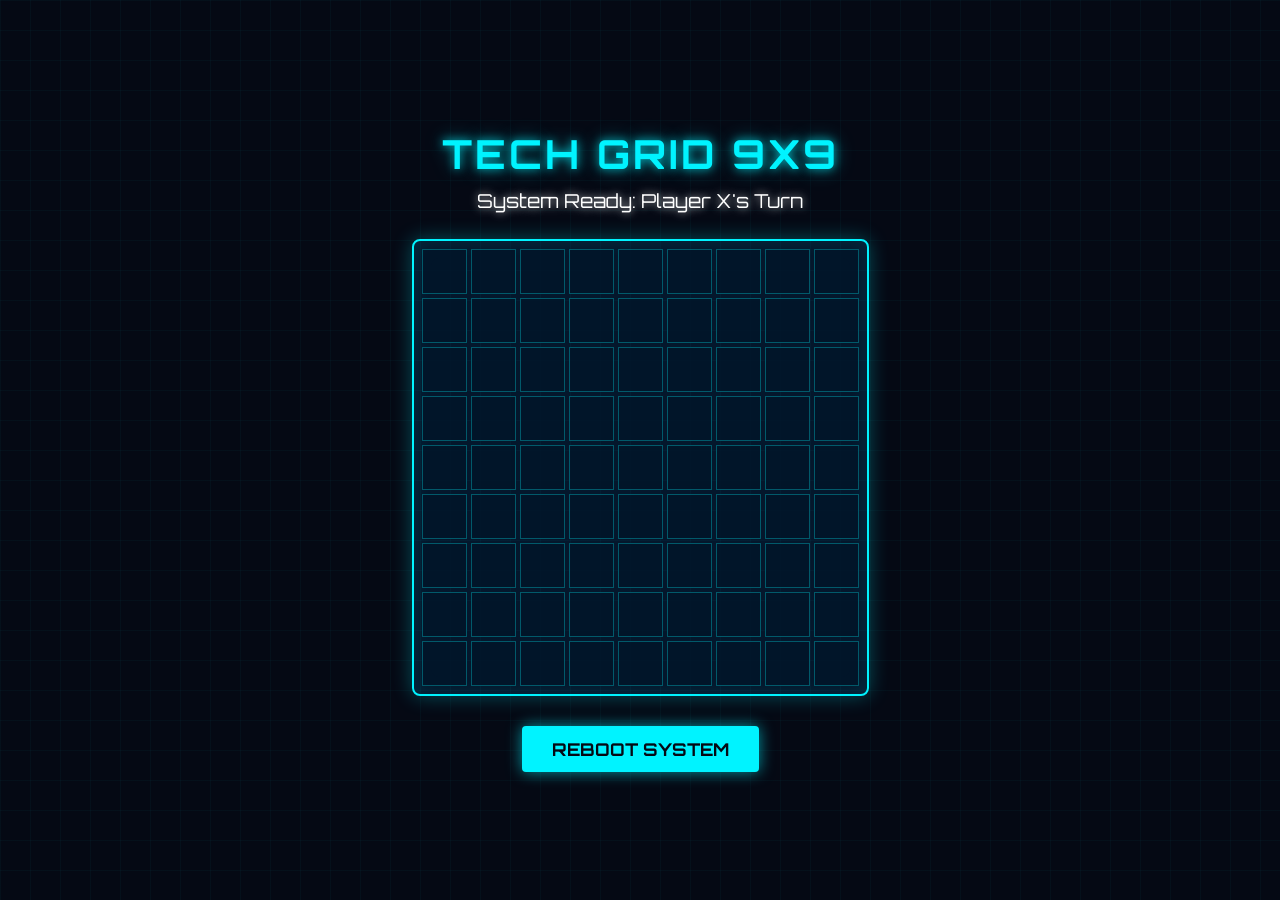
==== index.html @ c423f50f "Pending changes exported from your codespace" ====
<!-- public/index.html -->
<!DOCTYPE html>
<html lang="en">
<head>
    <meta charset="UTF-8">
    <meta name="viewport" content="width=device-width, initial-scale=1.0">
    <title>Tech Grid: 9x9</title>
    <link rel="stylesheet" href="style.css"> 
</head>
<body>

    <div class="header">
        <h1>Tech Grid 9x9</h1>
        <div class="status" id="status">System Ready: Player X Initiates</div>
    </div>

    <div class="board" id="board">
        <!-- Cells generated by JavaScript -->
    </div>

    <button onclick="initGame()">Reboot System</button>

    <script>
        const boardElement = document.getElementById('board');
        const statusElement = document.getElementById('status');
        const GRID_SIZE = 9;
        
        // LOGIC UPDATE: Changed from 5 to 9. 
        // This requires the entire row, column, or main diagonal to be filled.
        const WIN_TARGET = 9; 

        let boardData = [];
        let currentPlayer = 'X';
        let gameActive = true;

        function initGame() {
            boardElement.innerHTML = '';
            boardData = Array(GRID_SIZE * GRID_SIZE).fill('');
            currentPlayer = 'X';
            gameActive = true;
            statusElement.innerText = "System Ready: Player X's Turn";
            statusElement.style.color = "#ffffff";

            for (let i = 0; i < GRID_SIZE * GRID_SIZE; i++) {
                const cell = document.createElement('div');
                cell.classList.add('cell');
                cell.dataset.index = i;
                cell.addEventListener('click', handleCellClick);
                boardElement.appendChild(cell);
            }
        }

        function handleCellClick(e) {
            const cell = e.target;
            const index = parseInt(cell.dataset.index);

            if (boardData[index] !== '' || !gameActive) return;

            boardData[index] = currentPlayer;
            cell.innerText = currentPlayer;
            cell.classList.add(currentPlayer.toLowerCase());

            const winningCells = checkWin(index, currentPlayer);
            
            if (winningCells) {
                endGame(winningCells);
            } else if (!boardData.includes('')) {
                gameActive = false;
                statusElement.innerText = "Grid Locked: Draw Detected.";
            } else {
                // The prompt mentioned '0' or 'dots', so we switch between X and O
                currentPlayer = currentPlayer === 'X' ? 'O' : 'X';
                statusElement.innerText = `Player ${currentPlayer}'s Turn`;
            }
        }

        function checkWin(index, player) {
            const row = Math.floor(index / GRID_SIZE);
            const col = index % GRID_SIZE;
            const directions = [[0, 1], [1, 0], [1, 1], [1, -1]];

            for (let [dr, dc] of directions) {
                let count = 1;
                let winLine = [index];

                for (let i = 1; i < WIN_TARGET; i++) {
                    const r = row + dr * i;
                    const c = col + dc * i;
                    if (isValid(r, c) && boardData[r * GRID_SIZE + c] === player) {
                        count++;
                        winLine.push(r * GRID_SIZE + c);
                    } else break;
                }

                for (let i = 1; i < WIN_TARGET; i++) {
                    const r = row - dr * i;
                    const c = col - dc * i;
                    if (isValid(r, c) && boardData[r * GRID_SIZE + c] === player) {
                        count++;
                        winLine.push(r * GRID_SIZE + c);
                    } else break;
                }

                if (count >= WIN_TARGET) return winLine;
            }
            return null;
        }

        function isValid(row, col) {
            return row >= 0 && row < GRID_SIZE && col >= 0 && col < GRID_SIZE;
        }

        function endGame(winningCells) {
            gameActive = false;
            statusElement.innerText = `Full Line Complete: Player ${currentPlayer} Wins!`;
            statusElement.style.color = "#00f3ff";
            
            const cells = document.querySelectorAll('.cell');
            winningCells.forEach(index => cells[index].classList.add('win'));
        }

        initGame();
    </script>
</body>
</html>
---- style.css ----
@import url('https://fonts.googleapis.com/css2?family=Orbitron:wght@500;700&display=swap');

* {
    box-sizing: border-box;
    margin: 0;
    padding: 0;
}

body {
    background-color: #050914; 
    color: #00f3ff; 
    font-family: 'Orbitron', sans-serif;
    display: flex;
    flex-direction: column;
    align-items: center;
    justify-content: center;
    min-height: 100vh;
    overflow: hidden;
    background-image: 
        linear-gradient(rgba(0, 243, 255, 0.03) 1px, transparent 1px),
        linear-gradient(90deg, rgba(0, 243, 255, 0.03) 1px, transparent 1px);
    background-size: 30px 30px;
}

.header {
    text-align: center;
    margin-bottom: 20px;
}

h1 {
    font-size: 2.5rem;
    text-transform: uppercase;
    letter-spacing: 3px;
    text-shadow: 0 0 10px rgba(0, 243, 255, 0.7), 0 0 20px rgba(0, 243, 255, 0.4);
    margin-bottom: 10px;
}

.status {
    font-size: 1.2rem;
    color: #ffffff;
    text-shadow: 0 0 8px rgba(255, 255, 255, 0.8);
    height: 30px;
}

.board {
    display: grid;
    grid-template-columns: repeat(9, 1fr);
    gap: 4px;
    background-color: rgba(0, 150, 255, 0.1);
    padding: 8px;
    border: 2px solid #00f3ff;
    border-radius: 8px;
    box-shadow: 0 0 20px rgba(0, 243, 255, 0.3), inset 0 0 20px rgba(0, 243, 255, 0.1);
}

.cell {
    width: 45px;
    height: 45px;
    background-color: rgba(0, 20, 40, 0.8);
    border: 1px solid rgba(0, 243, 255, 0.3);
    display: flex;
    align-items: center;
    justify-content: center;
    font-size: 28px;
    font-weight: bold;
    cursor: pointer;
    transition: all 0.2s ease;
}

.cell:hover {
    background-color: rgba(0, 243, 255, 0.15);
    border-color: #00f3ff;
    box-shadow: 0 0 10px rgba(0, 243, 255, 0.5);
}

.cell.x {
    color: #00f3ff;
    text-shadow: 0 0 10px #00f3ff, 0 0 20px #00f3ff;
}

.cell.o {
    color: #ffffff;
    text-shadow: 0 0 10px #ffffff, 0 0 20px #ffffff;
}

.cell.win {
    background-color: rgba(0, 243, 255, 0.4);
    animation: pulse 1.5s infinite alternate;
}

@keyframes pulse {
    0% { box-shadow: 0 0 10px #00f3ff; }
    100% { box-shadow: 0 0 25px #00f3ff, inset 0 0 15px #00f3ff; }
}

button {
    margin-top: 30px;
    padding: 12px 30px;
    font-family: 'Orbitron', sans-serif;
    font-size: 1.1rem;
    font-weight: bold;
    color: #050914;
    background-color: #00f3ff;
    border: none;
    border-radius: 4px;
    cursor: pointer;
    text-transform: uppercase;
    box-shadow: 0 0 15px rgba(0, 243, 255, 0.6);
    transition: all 0.3s ease;
}

button:hover {
    background-color: #ffffff;
    box-shadow: 0 0 25px rgba(255, 255, 255, 0.8);
    transform: translateY(-2px);
}
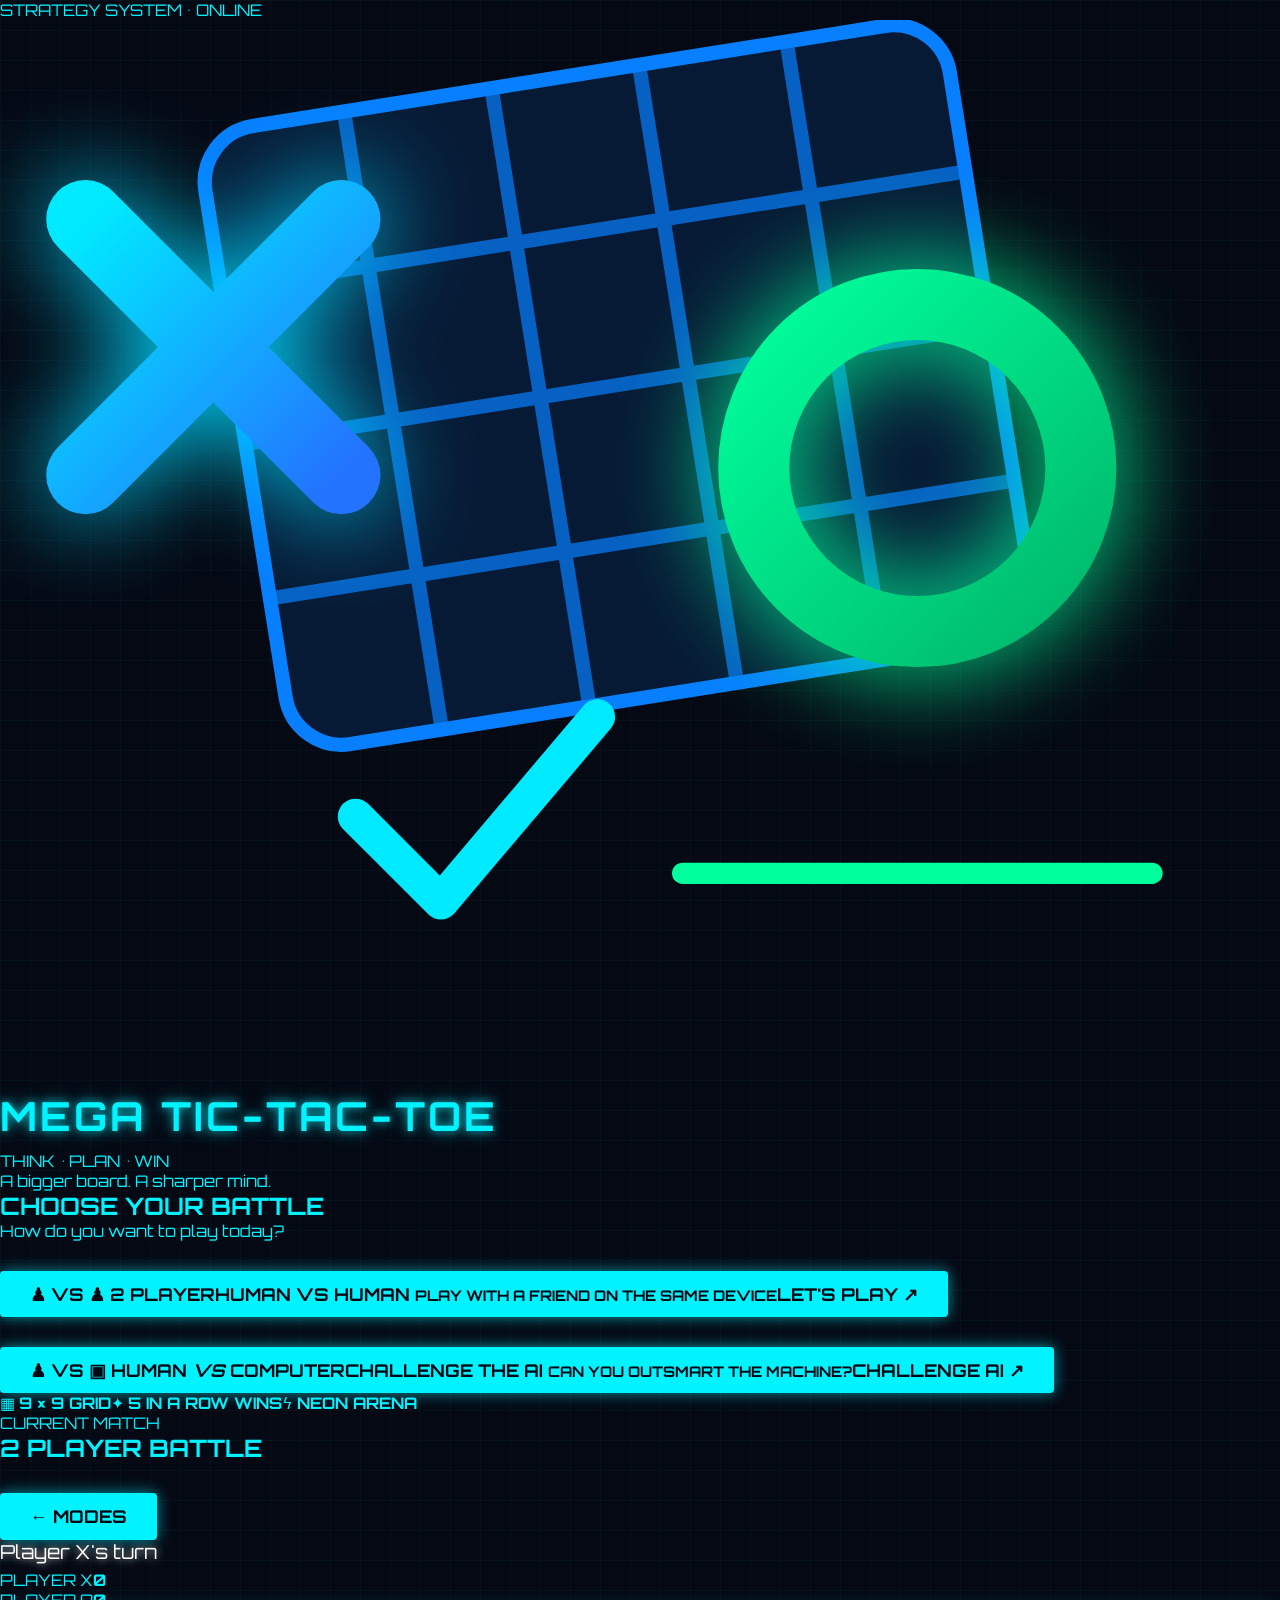
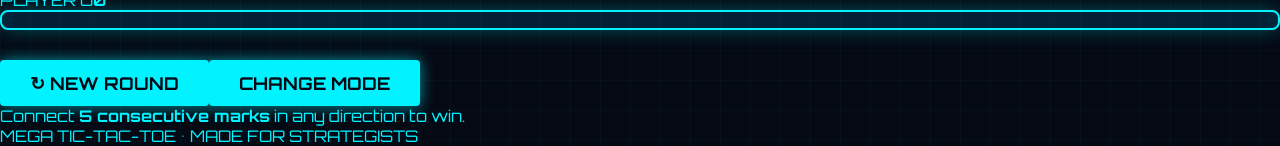
==== commit dbe66717: "Deploy new game mode menu on static site root" ====
--- a/index.html
+++ b/index.html
@@ -1,125 +1,78 @@
-<!-- public/index.html -->
-<!DOCTYPE html>
+<!doctype html>
 <html lang="en">
 <head>
-    <meta charset="UTF-8">
-    <meta name="viewport" content="width=device-width, initial-scale=1.0">
-    <title>Tech Grid: 9x9</title>
-    <link rel="stylesheet" href="style.css"> 
+<meta charset="UTF-8"><meta name="viewport" content="width=device-width,initial-scale=1">
+<meta name="theme-color" content="#050914"><title>Mega Tic-Tac-Toe — Think • Plan • Win</title>
+<link rel="stylesheet" href="/style.css">
 </head>
 <body>
+<main class="app">
+  <header class="hero">
+    <div class="eyebrow">STRATEGY SYSTEM • ONLINE</div>
+    <div class="logo" aria-label="Mega Tic-Tac-Toe logo">
+      <svg viewBox="0 0 180 150" role="img" aria-label="Neon X O grid emblem">
+        <defs><linearGradient id="xg" x1="0" y1="0" x2="1" y2="1"><stop stop-color="#00eaff"/><stop offset="1" stop-color="#2373ff"/></linearGradient><linearGradient id="og" x1="0" y1="0" x2="1" y2="1"><stop stop-color="#00ff9d"/><stop offset="1" stop-color="#00b86b"/></linearGradient></defs>
+        <g transform="translate(34 7) rotate(-9 55 45)" stroke="#087fff" stroke-width="2" fill="#071a35"><rect width="106" height="88" rx="8"/><path d="M21 0V88M42 0V88M63 0V88M84 0V88M0 22H106M0 44H106M0 66H106" opacity=".7"/></g>
+        <path d="M12 28L48 64M48 28L12 64" stroke="url(#xg)" stroke-width="11" stroke-linecap="round" fill="none" filter="drop-shadow(0 0 7px #00d9ff)"/>
+        <circle cx="129" cy="63" r="23" stroke="url(#og)" stroke-width="10" fill="none" filter="drop-shadow(0 0 7px #00ff9d)"/>
+        <path d="M50 112L62 124L84 98" fill="none" stroke="#00eaff" stroke-width="5" stroke-linecap="round" stroke-linejoin="round"/>
+        <path d="M96 120H162" stroke="#00ff9d" stroke-width="3" stroke-linecap="round"/>
+      </svg>
+    </div>
+    <h1>MEGA <span>TIC-TAC-TOE</span></h1>
+    <p class="tagline">THINK <i>•</i> PLAN <i>•</i> WIN</p>
+    <p class="subtitle">A bigger board. A sharper mind.</p>
+  </header>
 
-    <div class="header">
-        <h1>Tech Grid 9x9</h1>
-        <div class="status" id="status">System Ready: Player X Initiates</div>
+  <section id="modeScreen" class="mode-screen" aria-labelledby="modeTitle">
+    <h2 id="modeTitle">CHOOSE YOUR BATTLE</h2>
+    <p class="muted">How do you want to play today?</p>
+    <div class="mode-cards">
+      <button class="mode-card human-card" id="humanMode">
+        <span class="mode-icon" aria-hidden="true">♟ <b>VS</b> ♟</span>
+        <strong>2 PLAYER</strong><span class="mode-description">Human vs Human</span>
+        <small>Play with a friend on the same device</small><span class="select-label">LET'S PLAY <span>↗</span></span>
+      </button>
+      <button class="mode-card ai-card" id="aiMode">
+        <span class="mode-icon" aria-hidden="true">♟ <b>VS</b> <span class="robot">▣</span></span>
+        <strong>HUMAN <em>VS</em> COMPUTER</strong><span class="mode-description">Challenge the AI</span>
+        <small>Can you outsmart the machine?</small><span class="select-label">CHALLENGE AI <span>↗</span></span>
+      </button>
     </div>
+    <div class="features"><span>▦ <b>9 × 9 GRID</b></span><span>✦ <b>5 IN A ROW WINS</b></span><span>ϟ <b>NEON ARENA</b></span></div>
+  </section>
 
-    <div class="board" id="board">
-        <!-- Cells generated by JavaScript -->
-    </div>
-
-    <button onclick="initGame()">Reboot System</button>
-
-    <script>
-        const boardElement = document.getElementById('board');
-        const statusElement = document.getElementById('status');
-        const GRID_SIZE = 9;
-        
-        // LOGIC UPDATE: Changed from 5 to 9. 
-        // This requires the entire row, column, or main diagonal to be filled.
-        const WIN_TARGET = 9; 
-
-        let boardData = [];
-        let currentPlayer = 'X';
-        let gameActive = true;
-
-        function initGame() {
-            boardElement.innerHTML = '';
-            boardData = Array(GRID_SIZE * GRID_SIZE).fill('');
-            currentPlayer = 'X';
-            gameActive = true;
-            statusElement.innerText = "System Ready: Player X's Turn";
-            statusElement.style.color = "#ffffff";
-
-            for (let i = 0; i < GRID_SIZE * GRID_SIZE; i++) {
-                const cell = document.createElement('div');
-                cell.classList.add('cell');
-                cell.dataset.index = i;
-                cell.addEventListener('click', handleCellClick);
-                boardElement.appendChild(cell);
-            }
-        }
-
-        function handleCellClick(e) {
-            const cell = e.target;
-            const index = parseInt(cell.dataset.index);
-
-            if (boardData[index] !== '' || !gameActive) return;
-
-            boardData[index] = currentPlayer;
-            cell.innerText = currentPlayer;
-            cell.classList.add(currentPlayer.toLowerCase());
-
-            const winningCells = checkWin(index, currentPlayer);
-            
-            if (winningCells) {
-                endGame(winningCells);
-            } else if (!boardData.includes('')) {
-                gameActive = false;
-                statusElement.innerText = "Grid Locked: Draw Detected.";
-            } else {
-                // The prompt mentioned '0' or 'dots', so we switch between X and O
-                currentPlayer = currentPlayer === 'X' ? 'O' : 'X';
-                statusElement.innerText = `Player ${currentPlayer}'s Turn`;
-            }
-        }
-
-        function checkWin(index, player) {
-            const row = Math.floor(index / GRID_SIZE);
-            const col = index % GRID_SIZE;
-            const directions = [[0, 1], [1, 0], [1, 1], [1, -1]];
-
-            for (let [dr, dc] of directions) {
-                let count = 1;
-                let winLine = [index];
-
-                for (let i = 1; i < WIN_TARGET; i++) {
-                    const r = row + dr * i;
-                    const c = col + dc * i;
-                    if (isValid(r, c) && boardData[r * GRID_SIZE + c] === player) {
-                        count++;
-                        winLine.push(r * GRID_SIZE + c);
-                    } else break;
-                }
-
-                for (let i = 1; i < WIN_TARGET; i++) {
-                    const r = row - dr * i;
-                    const c = col - dc * i;
-                    if (isValid(r, c) && boardData[r * GRID_SIZE + c] === player) {
-                        count++;
-                        winLine.push(r * GRID_SIZE + c);
-                    } else break;
-                }
-
-                if (count >= WIN_TARGET) return winLine;
-            }
-            return null;
-        }
-
-        function isValid(row, col) {
-            return row >= 0 && row < GRID_SIZE && col >= 0 && col < GRID_SIZE;
-        }
-
-        function endGame(winningCells) {
-            gameActive = false;
-            statusElement.innerText = `Full Line Complete: Player ${currentPlayer} Wins!`;
-            statusElement.style.color = "#00f3ff";
-            
-            const cells = document.querySelectorAll('.cell');
-            winningCells.forEach(index => cells[index].classList.add('win'));
-        }
-
-        initGame();
-    </script>
-</body>
-</html>+  <section id="gameScreen" class="game-screen hidden">
+    <div class="game-top"><div><span class="eyebrow">CURRENT MATCH</span><h2 id="gameModeTitle">2 PLAYER BATTLE</h2></div><button class="ghost" id="changeMode">← MODES</button></div>
+    <div id="status" class="status" role="status" aria-live="polite">Player X's turn</div>
+    <div class="score-row"><div class="score x-score"><span>PLAYER X</span><b id="scoreX">0</b></div><div class="score o-score"><span id="oLabel">PLAYER O</span><b id="scoreO">0</b></div></div>
+    <div class="board-wrap"><div class="board" id="board" aria-label="9 by 9 game board"></div></div>
+    <div class="game-actions"><button id="restart">↻ NEW ROUND</button><button class="ghost" id="backToMenu">CHANGE MODE</button></div>
+    <p class="rule">Connect <strong>5 consecutive marks</strong> in any direction to win.</p>
+  </section>
+  <footer>MEGA TIC-TAC-TOE <span>•</span> MADE FOR STRATEGISTS</footer>
+</main>
+<script>
+(() => {
+ const N=9, TARGET=5, boardEl=document.getElementById('board'), statusEl=document.getElementById('status');
+ const modeScreen=document.getElementById('modeScreen'), gameScreen=document.getElementById('gameScreen');
+ let cells=Array(N*N).fill(''), player='X', active=false, mode='human', scores={X:0,O:0}, thinking=false;
+ const dirs=[[0,1],[1,0],[1,1],[1,-1]];
+ const at=(r,c)=>r*N+c, valid=(r,c)=>r>=0&&r<N&&c>=0&&c<N;
+ function setStatus(s){statusEl.textContent=s}
+ function chooseMode(m){mode=m;modeScreen.classList.add('hidden');gameScreen.classList.remove('hidden');document.getElementById('gameModeTitle').textContent=m==='ai'?'HUMAN VS COMPUTER':'2 PLAYER BATTLE';document.getElementById('oLabel').textContent=m==='ai'?'COMPUTER O':'PLAYER O';newRound()}
+ function showMenu(){active=false;thinking=false;gameScreen.classList.add('hidden');modeScreen.classList.remove('hidden')}
+ function newRound(){cells=Array(N*N).fill('');player='X';active=true;thinking=false;boardEl.innerHTML='';for(let i=0;i<N*N;i++){const b=document.createElement('button');b.type='button';b.className='cell';b.setAttribute('aria-label','Empty cell '+(Math.floor(i/N)+1)+','+(i%N+1));b.addEventListener('click',()=>move(i));boardEl.appendChild(b)}paint();setStatus(mode==='ai'?'Your turn — you are X':'Player X\'s turn')}
+ function paint(){[...boardEl.children].forEach((el,i)=>{el.textContent=cells[i];el.className='cell'+(cells[i]?' '+cells[i].toLowerCase():'');el.disabled=!active||!!cells[i]||thinking;el.setAttribute('aria-label',cells[i]?'Row '+(Math.floor(i/N)+1)+', column '+(i%N+1)+': '+cells[i]:'Empty cell '+(Math.floor(i/N)+1)+','+(i%N+1))});document.getElementById('scoreX').textContent=scores.X;document.getElementById('scoreO').textContent=scores.O}
+ function winningLine(i,p){const r=Math.floor(i/N),c=i%N;for(const [dr,dc] of dirs){let line=[i];for(const sign of [1,-1])for(let k=1;k<TARGET;k++){let rr=r+dr*k*sign,cc=c+dc*k*sign;if(valid(rr,cc)&&cells[at(rr,cc)]===p)line.push(at(rr,cc));else break}if(line.length>=TARGET)return line}return null}
+ function finish(p,line){active=false;scores[p]++;line.forEach(i=>boardEl.children[i].classList.add('win'));setStatus((mode==='ai'&&p==='O'?'Computer wins!':(mode==='ai'?'You win!':'Player '+p+' wins!'))+' 🎉');paint()}
+ function move(i){if(!active||thinking||cells[i])return;place(i,player);if(!active)return;if(mode==='ai'&&player==='O'){player='X';return}player=player==='X'?'O':'X';setStatus(mode==='ai'?'Your turn — you are X':"Player "+player+"'s turn");paint();if(mode==='ai'&&active){thinking=true;setStatus('Computer is thinking…');paint();setTimeout(aiMove,180)}}
+ function place(i,p){cells[i]=p;boardEl.children[i].textContent=p;boardEl.children[i].classList.add(p.toLowerCase());const line=winningLine(i,p);if(line){finish(p,line);return}if(!cells.includes('')){active=false;setStatus('Draw! Start a new round.');paint()}}
+ function aiMove(){if(!active)return;let pick=findTactical('O')??findTactical('X')??chooseStrategic();thinking=false;if(pick==null)pick=cells.findIndex(v=>!v);if(pick>=0)place(pick,'O');if(active){player='X';setStatus('Your turn — you are X')}paint()}
+ function findTactical(p){for(let i=0;i<cells.length;i++)if(!cells[i]){cells[i]=p;let win=winningLine(i,p);cells[i]='';if(win)return i}return null}
+ function chooseStrategic(){let best=null,bestScore=-Infinity,center=at(4,4);for(let i=0;i<cells.length;i++){if(cells[i])continue;let r=Math.floor(i/N),c=i%N,score=-(Math.abs(r-4)+Math.abs(c-4))*0.6;if(i===center)score+=3;let nearby=0;for(let rr=Math.max(0,r-2);rr<=Math.min(N-1,r+2);rr++)for(let cc=Math.max(0,c-2);cc<=Math.min(N-1,c+2);cc++)if(cells[at(rr,cc)])nearby+=1/(1+Math.abs(rr-r)+Math.abs(cc-c));score+=nearby*2;cells[i]='O';score+=patternScore(i,'O')*.85;cells[i]='X';score+=patternScore(i,'X');cells[i]='';if(score>bestScore){bestScore=score;best=i}}return best}
+ function patternScore(i,p){let score=0,r=Math.floor(i/N),c=i%N;for(const [dr,dc] of dirs){let count=1,open=0;for(const sign of [1,-1]){for(let k=1;k<TARGET;k++){let rr=r+dr*k*sign,cc=c+dc*k*sign;if(!valid(rr,cc))break;let v=cells[at(rr,cc)];if(v===p)count++;else{if(!v)open++;break}}}score+=count>=4?45:count>=3?12:count>=2?3:0;score+=open*.4}return score}
+ document.getElementById('humanMode').addEventListener('click',()=>chooseMode('human'));document.getElementById('aiMode').addEventListener('click',()=>chooseMode('ai'));document.getElementById('restart').addEventListener('click',newRound);document.getElementById('changeMode').addEventListener('click',showMenu);document.getElementById('backToMenu').addEventListener('click',showMenu);
+})();
+</script>
+</body></html>
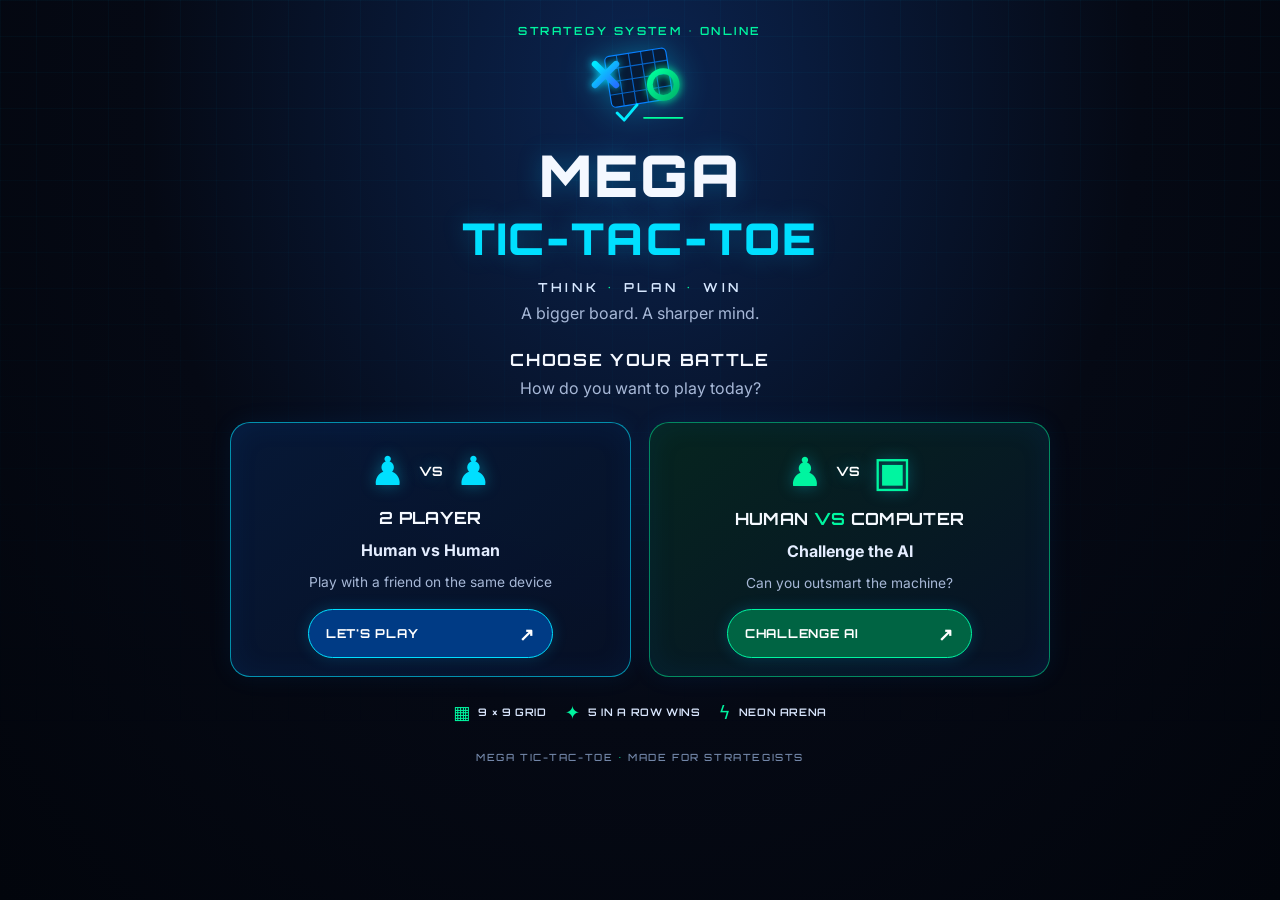
==== commit c9d75430: "Fix game turn flow and stale AI callbacks" ====
--- a/index.html
+++ b/index.html
@@ -66,9 +66,33 @@
  function paint(){[...boardEl.children].forEach((el,i)=>{el.textContent=cells[i];el.className='cell'+(cells[i]?' '+cells[i].toLowerCase():'');el.disabled=!active||!!cells[i]||thinking;el.setAttribute('aria-label',cells[i]?'Row '+(Math.floor(i/N)+1)+', column '+(i%N+1)+': '+cells[i]:'Empty cell '+(Math.floor(i/N)+1)+','+(i%N+1))});document.getElementById('scoreX').textContent=scores.X;document.getElementById('scoreO').textContent=scores.O}
  function winningLine(i,p){const r=Math.floor(i/N),c=i%N;for(const [dr,dc] of dirs){let line=[i];for(const sign of [1,-1])for(let k=1;k<TARGET;k++){let rr=r+dr*k*sign,cc=c+dc*k*sign;if(valid(rr,cc)&&cells[at(rr,cc)]===p)line.push(at(rr,cc));else break}if(line.length>=TARGET)return line}return null}
  function finish(p,line){active=false;scores[p]++;line.forEach(i=>boardEl.children[i].classList.add('win'));setStatus((mode==='ai'&&p==='O'?'Computer wins!':(mode==='ai'?'You win!':'Player '+p+' wins!'))+' 🎉');paint()}
- function move(i){if(!active||thinking||cells[i])return;place(i,player);if(!active)return;if(mode==='ai'&&player==='O'){player='X';return}player=player==='X'?'O':'X';setStatus(mode==='ai'?'Your turn — you are X':"Player "+player+"'s turn");paint();if(mode==='ai'&&active){thinking=true;setStatus('Computer is thinking…');paint();setTimeout(aiMove,180)}}
+ function move(i){if(!active||thinking||cells[i])return;
+   if(mode==='ai'){
+     // In computer mode the human always places X; the AI owns O.
+     place(i,'X');
+     if(!active)return;
+     thinking=true;setStatus('Computer is thinking…');paint();
+     const round=cells;setTimeout(()=>aiMove(round),180);
+     return;
+   }
+   place(i,player);
+   if(!active)return;
+   player=player==='X'?'O':'X';
+   setStatus("Player "+player+"'s turn");paint();
+ }
  function place(i,p){cells[i]=p;boardEl.children[i].textContent=p;boardEl.children[i].classList.add(p.toLowerCase());const line=winningLine(i,p);if(line){finish(p,line);return}if(!cells.includes('')){active=false;setStatus('Draw! Start a new round.');paint()}}
- function aiMove(){if(!active)return;let pick=findTactical('O')??findTactical('X')??chooseStrategic();thinking=false;if(pick==null)pick=cells.findIndex(v=>!v);if(pick>=0)place(pick,'O');if(active){player='X';setStatus('Your turn — you are X')}paint()}
+ function aiMove(round){
+   // Ignore a delayed AI callback if the round was restarted or the mode changed.
+   if(!active||mode!=='ai'||round!==cells)return;
+   let pick=findTactical('O');
+   if(pick==null)pick=findTactical('X');
+   if(pick==null)pick=chooseStrategic();
+   if(pick==null||pick<0)pick=cells.findIndex(v=>!v);
+   thinking=false;
+   if(pick>=0)place(pick,'O');
+   if(active){player='X';setStatus('Your turn — you are X')}
+   paint();
+ }
  function findTactical(p){for(let i=0;i<cells.length;i++)if(!cells[i]){cells[i]=p;let win=winningLine(i,p);cells[i]='';if(win)return i}return null}
  function chooseStrategic(){let best=null,bestScore=-Infinity,center=at(4,4);for(let i=0;i<cells.length;i++){if(cells[i])continue;let r=Math.floor(i/N),c=i%N,score=-(Math.abs(r-4)+Math.abs(c-4))*0.6;if(i===center)score+=3;let nearby=0;for(let rr=Math.max(0,r-2);rr<=Math.min(N-1,r+2);rr++)for(let cc=Math.max(0,c-2);cc<=Math.min(N-1,c+2);cc++)if(cells[at(rr,cc)])nearby+=1/(1+Math.abs(rr-r)+Math.abs(cc-c));score+=nearby*2;cells[i]='O';score+=patternScore(i,'O')*.85;cells[i]='X';score+=patternScore(i,'X');cells[i]='';if(score>bestScore){bestScore=score;best=i}}return best}
  function patternScore(i,p){let score=0,r=Math.floor(i/N),c=i%N;for(const [dr,dc] of dirs){let count=1,open=0;for(const sign of [1,-1]){for(let k=1;k<TARGET;k++){let rr=r+dr*k*sign,cc=c+dc*k*sign;if(!valid(rr,cc))break;let v=cells[at(rr,cc)];if(v===p)count++;else{if(!v)open++;break}}}score+=count>=4?45:count>=3?12:count>=2?3:0;score+=open*.4}return score}
--- a/style.css
+++ b/style.css
@@ -1,116 +1,2 @@
-@import url('https://fonts.googleapis.com/css2?family=Orbitron:wght@500;700&display=swap');
-
-* {
-    box-sizing: border-box;
-    margin: 0;
-    padding: 0;
-}
-
-body {
-    background-color: #050914; 
-    color: #00f3ff; 
-    font-family: 'Orbitron', sans-serif;
-    display: flex;
-    flex-direction: column;
-    align-items: center;
-    justify-content: center;
-    min-height: 100vh;
-    overflow: hidden;
-    background-image: 
-        linear-gradient(rgba(0, 243, 255, 0.03) 1px, transparent 1px),
-        linear-gradient(90deg, rgba(0, 243, 255, 0.03) 1px, transparent 1px);
-    background-size: 30px 30px;
-}
-
-.header {
-    text-align: center;
-    margin-bottom: 20px;
-}
-
-h1 {
-    font-size: 2.5rem;
-    text-transform: uppercase;
-    letter-spacing: 3px;
-    text-shadow: 0 0 10px rgba(0, 243, 255, 0.7), 0 0 20px rgba(0, 243, 255, 0.4);
-    margin-bottom: 10px;
-}
-
-.status {
-    font-size: 1.2rem;
-    color: #ffffff;
-    text-shadow: 0 0 8px rgba(255, 255, 255, 0.8);
-    height: 30px;
-}
-
-.board {
-    display: grid;
-    grid-template-columns: repeat(9, 1fr);
-    gap: 4px;
-    background-color: rgba(0, 150, 255, 0.1);
-    padding: 8px;
-    border: 2px solid #00f3ff;
-    border-radius: 8px;
-    box-shadow: 0 0 20px rgba(0, 243, 255, 0.3), inset 0 0 20px rgba(0, 243, 255, 0.1);
-}
-
-.cell {
-    width: 45px;
-    height: 45px;
-    background-color: rgba(0, 20, 40, 0.8);
-    border: 1px solid rgba(0, 243, 255, 0.3);
-    display: flex;
-    align-items: center;
-    justify-content: center;
-    font-size: 28px;
-    font-weight: bold;
-    cursor: pointer;
-    transition: all 0.2s ease;
-}
-
-.cell:hover {
-    background-color: rgba(0, 243, 255, 0.15);
-    border-color: #00f3ff;
-    box-shadow: 0 0 10px rgba(0, 243, 255, 0.5);
-}
-
-.cell.x {
-    color: #00f3ff;
-    text-shadow: 0 0 10px #00f3ff, 0 0 20px #00f3ff;
-}
-
-.cell.o {
-    color: #ffffff;
-    text-shadow: 0 0 10px #ffffff, 0 0 20px #ffffff;
-}
-
-.cell.win {
-    background-color: rgba(0, 243, 255, 0.4);
-    animation: pulse 1.5s infinite alternate;
-}
-
-@keyframes pulse {
-    0% { box-shadow: 0 0 10px #00f3ff; }
-    100% { box-shadow: 0 0 25px #00f3ff, inset 0 0 15px #00f3ff; }
-}
-
-button {
-    margin-top: 30px;
-    padding: 12px 30px;
-    font-family: 'Orbitron', sans-serif;
-    font-size: 1.1rem;
-    font-weight: bold;
-    color: #050914;
-    background-color: #00f3ff;
-    border: none;
-    border-radius: 4px;
-    cursor: pointer;
-    text-transform: uppercase;
-    box-shadow: 0 0 15px rgba(0, 243, 255, 0.6);
-    transition: all 0.3s ease;
-}
-
-button:hover {
-    background-color: #ffffff;
-    box-shadow: 0 0 25px rgba(255, 255, 255, 0.8);
-    transform: translateY(-2px);
-}+@import url('https://fonts.googleapis.com/css2?family=Orbitron:wght@400;500;600;700;800;900&family=Inter:wght@400;500;600;700;800&display=swap');
+:root{color-scheme:dark;--bg:#050914;--cyan:#00dfff;--green:#00f5a0;--muted:#a7b8d7}*{box-sizing:border-box}body{margin:0;min-height:100vh;background:radial-gradient(ellipse at 50% 10%,#0b2450 0%,#050914 55%,#02050c 100%);color:#f4f8ff;font-family:Inter,system-ui,sans-serif;background-attachment:fixed}body:before{content:"";position:fixed;inset:0;pointer-events:none;background-image:linear-gradient(#00cfff09 1px,transparent 1px),linear-gradient(90deg,#00cfff09 1px,transparent 1px);background-size:36px 36px;mask-image:linear-gradient(to bottom,#000,transparent 85%)}button{font:inherit;cursor:pointer}.app{position:relative;z-index:1;width:min(100%,1000px);margin:auto;padding:24px 22px 18px}.hero{text-align:center;margin:0 auto 26px}.eyebrow{font:600 .7rem Orbitron,sans-serif;letter-spacing:.22em;color:var(--green)}.logo{width:105px;height:95px;margin:6px auto 0;filter:drop-shadow(0 0 15px #00dfff55)}.logo svg{width:100%;height:100%;overflow:visible}h1{font:900 clamp(2rem,6vw,3.6rem) Orbitron,sans-serif;letter-spacing:.035em;margin:0;text-shadow:0 0 25px #00bfff45}h1 span{display:block;color:var(--cyan);font-size:.76em}.tagline{font:600 .78rem Orbitron,sans-serif;letter-spacing:.3em;color:#d7e8ff;margin:13px 0 5px}.tagline i{color:var(--green);font-style:normal}.subtitle,.muted{color:var(--muted);margin:8px 0}.mode-screen,.game-screen{max-width:820px;margin:auto}.mode-screen{text-align:center}.mode-screen h2,.game-top h2{font:700 1.05rem Orbitron,sans-serif;letter-spacing:.1em;margin:0 0 8px}.mode-cards{display:grid;grid-template-columns:repeat(2,minmax(0,1fr));gap:18px;margin:24px 0}.mode-card{display:flex;align-items:center;flex-direction:column;gap:12px;min-height:255px;padding:23px 16px 18px;border:1px solid #00dfff9c;border-radius:20px;color:#f5f9ff;background:linear-gradient(145deg,#071a39ef,#071126ef);box-shadow:inset 0 0 30px #006dff14,0 0 24px #008cff14;transition:transform .2s,border-color .2s,box-shadow .2s}.mode-card:hover,.mode-card:focus-visible{transform:translateY(-4px);outline:none;border-color:var(--cyan);box-shadow:0 0 30px #008cff32,inset 0 0 30px #008cff20}.ai-card{border-color:#00f5a080;background:linear-gradient(145deg,#06251f,#071126)}.ai-card:hover,.ai-card:focus-visible{border-color:var(--green);box-shadow:0 0 30px #00f5a028}.mode-icon{font-size:2.5rem;color:var(--cyan);text-shadow:0 0 16px #00dfff5c;display:flex;align-items:center;gap:13px}.mode-icon b{font:700 .8rem Orbitron;color:#fff}.ai-card .mode-icon,.ai-card em{color:var(--green)}.mode-icon .robot{font-size:2.6rem;color:var(--green)}.mode-card strong{font:700 1.05rem Orbitron,sans-serif;letter-spacing:.02em}.mode-card em{font-style:normal}.mode-description{font-weight:700;color:#e4edff}.mode-card small{font-size:.86rem;color:var(--muted);line-height:1.5}.select-label{display:flex;justify-content:space-between;align-items:center;width:min(100%,245px);margin-top:auto;padding:12px 17px;border:1px solid var(--cyan);border-radius:30px;background:#003b85;color:white;font:700 .77rem Orbitron,sans-serif;letter-spacing:.06em;box-shadow:0 0 15px #00bfff32}.select-label span{font-size:1.15rem}.ai-card .select-label{border-color:var(--green);background:#006443}.features{display:flex;justify-content:center;flex-wrap:wrap;gap:18px;color:var(--green);font-size:1.15rem;margin:22px 0}.features span{display:flex;align-items:center;gap:8px}.features b{font:600 .65rem Orbitron,sans-serif;letter-spacing:.06em;color:#dbe8ff}.hidden{display:none!important}.game-top{display:flex;align-items:center;justify-content:space-between;gap:12px;margin-bottom:16px}.game-top h2{margin-top:8px}.ghost{border:1px solid #5b7195;border-radius:10px;padding:10px 13px;background:#0a1730;color:#e7f0ff;font:600 .72rem Orbitron,sans-serif}.status{text-align:center;color:var(--green);font-weight:700;min-height:25px;margin:12px 0}.score-row{display:flex;justify-content:center;gap:14px;margin:10px auto 14px}.score{min-width:110px;padding:10px 18px;border:1px solid #00dfff70;border-radius:12px;text-align:center;background:#06152c}.score span{display:block;font:600 .62rem Orbitron;color:var(--muted);margin-bottom:5px}.score b{font:800 1.3rem Orbitron;color:var(--cyan)}.o-score{border-color:#00f5a070}.o-score b{color:var(--green)}.board-wrap{width:100%;overflow-x:auto;padding:4px 2px 12px}.board{display:grid;grid-template-columns:repeat(9,minmax(0,1fr));gap:4px;width:min(100%,540px);min-width:290px;margin:auto;padding:8px;border:1px solid #00dfff9c;border-radius:12px;background:#06152cf0;box-shadow:0 0 28px #00bfff22,inset 0 0 24px #00bfff10}.cell{aspect-ratio:1;min-width:0;padding:0;border:1px solid #1675a76b;border-radius:4px;background:#07152a;color:white;font:700 clamp(.8rem,3vw,1.45rem) Orbitron,sans-serif;transition:background .15s,border-color .15s}.cell:not(:disabled):hover{background:#10315a;border-color:var(--cyan);box-shadow:0 0 9px #00dfff44}.cell.x{color:var(--cyan);text-shadow:0 0 10px #00dfff}.cell.o{color:var(--green);text-shadow:0 0 10px #00f5a0}.cell:disabled{cursor:default}.cell.win{background:#006e76;border-color:#e7ffff;animation:pulse .75s infinite alternate}.game-actions{display:flex;justify-content:center;gap:12px;flex-wrap:wrap;margin:12px 0}.game-actions button:first-child{border:0;border-radius:10px;padding:12px 18px;background:linear-gradient(100deg,#007dff,#00cfff);color:#fff;font:700 .75rem Orbitron;box-shadow:0 0 18px #008cff38}.rule{text-align:center;color:var(--muted);font-size:.82rem}.rule strong{color:var(--green)}footer{text-align:center;margin:28px 0 0;color:#7286a8;font:500 .62rem Orbitron,sans-serif;letter-spacing:.16em}footer span{color:var(--green)}@keyframes pulse{to{box-shadow:0 0 16px #00f5a0;background:#005d60}}@media(max-width:560px){.app{padding:18px 12px}.hero{margin-bottom:22px}.logo{width:82px;height:75px}.mode-cards{grid-template-columns:1fr;gap:13px;margin:19px 0}.mode-card{min-height:220px;padding:18px}.features{gap:12px}.features b{font-size:.58rem}.game-top h2{font-size:.8rem}.board{gap:3px;padding:5px;min-width:0}.cell{border-radius:3px}.score{min-width:95px}.eyebrow{font-size:.6rem}}
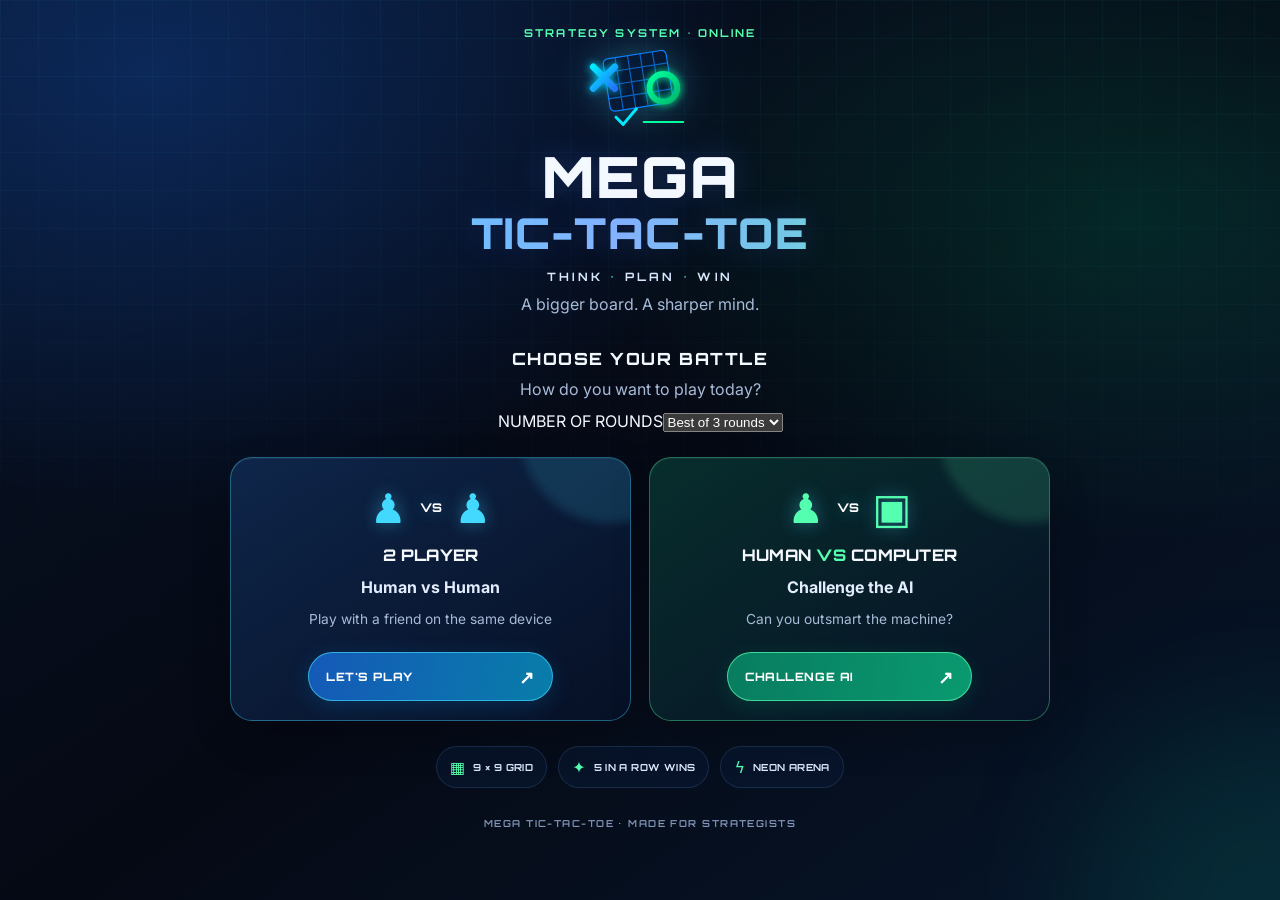
==== commit fd973e08: "Add match round settings and highlight full winning lines" ====
--- a/index.html
+++ b/index.html
@@ -27,6 +27,7 @@
   <section id="modeScreen" class="mode-screen" aria-labelledby="modeTitle">
     <h2 id="modeTitle">CHOOSE YOUR BATTLE</h2>
     <p class="muted">How do you want to play today?</p>
+    <div class="series-settings"><label for="roundLimit">NUMBER OF ROUNDS</label><select id="roundLimit"><option value="1">1 round</option><option value="3" selected>Best of 3 rounds</option><option value="5">Best of 5 rounds</option><option value="7">Best of 7 rounds</option><option value="9">Best of 9 rounds</option></select></div>
     <div class="mode-cards">
       <button class="mode-card human-card" id="humanMode">
         <span class="mode-icon" aria-hidden="true">♟ <b>VS</b> ♟</span>
@@ -45,6 +46,7 @@
   <section id="gameScreen" class="game-screen hidden">
     <div class="game-top"><div><span class="eyebrow">CURRENT MATCH</span><h2 id="gameModeTitle">2 PLAYER BATTLE</h2></div><button class="ghost" id="changeMode">← MODES</button></div>
     <div id="status" class="status" role="status" aria-live="polite">Player X's turn</div>
+    <div id="seriesStatus" class="series-status" aria-live="polite">Round 1 of 3</div>
     <div class="score-row"><div class="score x-score"><span>PLAYER X</span><b id="scoreX">0</b></div><div class="score o-score"><span id="oLabel">PLAYER O</span><b id="scoreO">0</b></div></div>
     <div class="board-wrap"><div class="board" id="board" aria-label="9 by 9 game board"></div></div>
     <div class="game-actions"><button id="restart">↻ NEW ROUND</button><button class="ghost" id="backToMenu">CHANGE MODE</button></div>
@@ -56,16 +58,17 @@
 (() => {
  const N=9, TARGET=5, boardEl=document.getElementById('board'), statusEl=document.getElementById('status');
  const modeScreen=document.getElementById('modeScreen'), gameScreen=document.getElementById('gameScreen');
- let cells=Array(N*N).fill(''), player='X', active=false, mode='human', scores={X:0,O:0}, thinking=false;
+ let cells=Array(N*N).fill(''), player='X', active=false, mode='human', scores={X:0,O:0}, thinking=false, roundLimit=3, roundsPlayed=0, roundWins={X:0,O:0}, draws=0, matchOver=false;
  const dirs=[[0,1],[1,0],[1,1],[1,-1]];
  const at=(r,c)=>r*N+c, valid=(r,c)=>r>=0&&r<N&&c>=0&&c<N;
  function setStatus(s){statusEl.textContent=s}
- function chooseMode(m){mode=m;modeScreen.classList.add('hidden');gameScreen.classList.remove('hidden');document.getElementById('gameModeTitle').textContent=m==='ai'?'HUMAN VS COMPUTER':'2 PLAYER BATTLE';document.getElementById('oLabel').textContent=m==='ai'?'COMPUTER O':'PLAYER O';newRound()}
+ function chooseMode(m){mode=m;roundLimit=Number(document.getElementById('roundLimit').value)||3;roundsPlayed=0;roundWins={X:0,O:0};draws=0;scores={X:0,O:0};matchOver=false;modeScreen.classList.add('hidden');gameScreen.classList.remove('hidden');document.getElementById('gameModeTitle').textContent=m==='ai'?'HUMAN VS COMPUTER':'2 PLAYER BATTLE';document.getElementById('oLabel').textContent=m==='ai'?'COMPUTER O':'PLAYER O';newRound()}
  function showMenu(){active=false;thinking=false;gameScreen.classList.add('hidden');modeScreen.classList.remove('hidden')}
- function newRound(){cells=Array(N*N).fill('');player='X';active=true;thinking=false;boardEl.innerHTML='';for(let i=0;i<N*N;i++){const b=document.createElement('button');b.type='button';b.className='cell';b.setAttribute('aria-label','Empty cell '+(Math.floor(i/N)+1)+','+(i%N+1));b.addEventListener('click',()=>move(i));boardEl.appendChild(b)}paint();setStatus(mode==='ai'?'Your turn — you are X':'Player X\'s turn')}
+ function newRound(){if(matchOver)return;cells=Array(N*N).fill('');player='X';active=true;thinking=false;boardEl.innerHTML='';for(let i=0;i<N*N;i++){const b=document.createElement('button');b.type='button';b.className='cell';b.setAttribute('aria-label','Empty cell '+(Math.floor(i/N)+1)+','+(i%N+1));b.addEventListener('click',()=>move(i));boardEl.appendChild(b)}paint();updateSeriesStatus();setStatus(mode==='ai'?'Your turn — you are X':'Player X\'s turn')}
  function paint(){[...boardEl.children].forEach((el,i)=>{el.textContent=cells[i];el.className='cell'+(cells[i]?' '+cells[i].toLowerCase():'');el.disabled=!active||!!cells[i]||thinking;el.setAttribute('aria-label',cells[i]?'Row '+(Math.floor(i/N)+1)+', column '+(i%N+1)+': '+cells[i]:'Empty cell '+(Math.floor(i/N)+1)+','+(i%N+1))});document.getElementById('scoreX').textContent=scores.X;document.getElementById('scoreO').textContent=scores.O}
- function winningLine(i,p){const r=Math.floor(i/N),c=i%N;for(const [dr,dc] of dirs){let line=[i];for(const sign of [1,-1])for(let k=1;k<TARGET;k++){let rr=r+dr*k*sign,cc=c+dc*k*sign;if(valid(rr,cc)&&cells[at(rr,cc)]===p)line.push(at(rr,cc));else break}if(line.length>=TARGET)return line}return null}
- function finish(p,line){active=false;scores[p]++;line.forEach(i=>boardEl.children[i].classList.add('win'));setStatus((mode==='ai'&&p==='O'?'Computer wins!':(mode==='ai'?'You win!':'Player '+p+' wins!'))+' 🎉');paint()}
+ function winningLine(i,p){const r=Math.floor(i/N),c=i%N;for(const [dr,dc] of dirs){let count=1;for(const sign of [1,-1])for(let k=1;k<TARGET;k++){let rr=r+dr*k*sign,cc=c+dc*k*sign;if(valid(rr,cc)&&cells[at(rr,cc)]===p)count++;else break}if(count>=TARGET){let full=[];if(dr===0){for(let cc=0;cc<N;cc++)full.push(at(r,cc))}else if(dc===0){for(let rr=0;rr<N;rr++)full.push(at(rr,c))}else if(dr===dc){for(let rr=0;rr<N;rr++){let cc=c+(rr-r);if(valid(rr,cc))full.push(at(rr,cc))}}else{for(let rr=0;rr<N;rr++){let cc=c-(rr-r);if(valid(rr,cc))full.push(at(rr,cc))}}return full}}return null}
+ function finish(p,line){active=false;scores[p]++;roundWins[p]++;roundsPlayed++;line.forEach(i=>boardEl.children[i].classList.add('win'));paint();if(roundsPlayed>=roundLimit){matchOver=true;const winner=roundWins.X===roundWins.O?null:(roundWins.X>roundWins.O?'X':'O');if(winner===null)setStatus('Match tied! 🤝');else setStatus((mode==='ai'?(winner==='O'?'Computer wins the match!':'You win the match!'):'Player '+winner+' wins the match!')+' 🏆');document.getElementById('seriesStatus').textContent='Match complete • X: '+roundWins.X+' wins • O: '+roundWins.O+' wins • Draws: '+draws;return}updateSeriesStatus();setStatus((mode==='ai'&&p==='O'?'Computer wins this round!':(mode==='ai'?'You win this round!':'Player '+p+' wins this round!'))+' 🎉')}
+ function updateSeriesStatus(){document.getElementById('seriesStatus').textContent='Round '+Math.min(roundsPlayed+1,roundLimit)+' of '+roundLimit+' • X wins: '+roundWins.X+' • O wins: '+roundWins.O+' • Draws: '+draws}
  function move(i){if(!active||thinking||cells[i])return;
    if(mode==='ai'){
      // In computer mode the human always places X; the AI owns O.
@@ -80,7 +83,7 @@
    player=player==='X'?'O':'X';
    setStatus("Player "+player+"'s turn");paint();
  }
- function place(i,p){cells[i]=p;boardEl.children[i].textContent=p;boardEl.children[i].classList.add(p.toLowerCase());const line=winningLine(i,p);if(line){finish(p,line);return}if(!cells.includes('')){active=false;setStatus('Draw! Start a new round.');paint()}}
+ function place(i,p){cells[i]=p;boardEl.children[i].textContent=p;boardEl.children[i].classList.add(p.toLowerCase());const line=winningLine(i,p);if(line){finish(p,line);return}if(!cells.includes('')){active=false;roundsPlayed++;draws++;paint();if(roundsPlayed>=roundLimit){matchOver=true;setStatus('Match complete! No winner this time. 🤝');document.getElementById('seriesStatus').textContent='Match complete • X: '+roundWins.X+' wins • O: '+roundWins.O+' wins • Draws: '+draws}else{updateSeriesStatus();setStatus('Round drawn! Start the next round.')}}}
  function aiMove(round){
    // Ignore a delayed AI callback if the round was restarted or the mode changed.
    if(!active||mode!=='ai'||round!==cells)return;
@@ -96,7 +99,7 @@
  function findTactical(p){for(let i=0;i<cells.length;i++)if(!cells[i]){cells[i]=p;let win=winningLine(i,p);cells[i]='';if(win)return i}return null}
  function chooseStrategic(){let best=null,bestScore=-Infinity,center=at(4,4);for(let i=0;i<cells.length;i++){if(cells[i])continue;let r=Math.floor(i/N),c=i%N,score=-(Math.abs(r-4)+Math.abs(c-4))*0.6;if(i===center)score+=3;let nearby=0;for(let rr=Math.max(0,r-2);rr<=Math.min(N-1,r+2);rr++)for(let cc=Math.max(0,c-2);cc<=Math.min(N-1,c+2);cc++)if(cells[at(rr,cc)])nearby+=1/(1+Math.abs(rr-r)+Math.abs(cc-c));score+=nearby*2;cells[i]='O';score+=patternScore(i,'O')*.85;cells[i]='X';score+=patternScore(i,'X');cells[i]='';if(score>bestScore){bestScore=score;best=i}}return best}
  function patternScore(i,p){let score=0,r=Math.floor(i/N),c=i%N;for(const [dr,dc] of dirs){let count=1,open=0;for(const sign of [1,-1]){for(let k=1;k<TARGET;k++){let rr=r+dr*k*sign,cc=c+dc*k*sign;if(!valid(rr,cc))break;let v=cells[at(rr,cc)];if(v===p)count++;else{if(!v)open++;break}}}score+=count>=4?45:count>=3?12:count>=2?3:0;score+=open*.4}return score}
- document.getElementById('humanMode').addEventListener('click',()=>chooseMode('human'));document.getElementById('aiMode').addEventListener('click',()=>chooseMode('ai'));document.getElementById('restart').addEventListener('click',newRound);document.getElementById('changeMode').addEventListener('click',showMenu);document.getElementById('backToMenu').addEventListener('click',showMenu);
+ document.getElementById('humanMode').addEventListener('click',()=>chooseMode('human'));document.getElementById('aiMode').addEventListener('click',()=>chooseMode('ai'));document.getElementById('restart').addEventListener('click',()=>{if(matchOver){roundsPlayed=0;roundWins={X:0,O:0};scores={X:0,O:0};draws=0;matchOver=false}newRound()});document.getElementById('changeMode').addEventListener('click',showMenu);document.getElementById('backToMenu').addEventListener('click',showMenu);
 })();
 </script>
 </body></html>
--- a/style.css
+++ b/style.css
@@ -1,2 +1,340 @@
 @import url('https://fonts.googleapis.com/css2?family=Orbitron:wght@400;500;600;700;800;900&family=Inter:wght@400;500;600;700;800&display=swap');
-:root{color-scheme:dark;--bg:#050914;--cyan:#00dfff;--green:#00f5a0;--muted:#a7b8d7}*{box-sizing:border-box}body{margin:0;min-height:100vh;background:radial-gradient(ellipse at 50% 10%,#0b2450 0%,#050914 55%,#02050c 100%);color:#f4f8ff;font-family:Inter,system-ui,sans-serif;background-attachment:fixed}body:before{content:"";position:fixed;inset:0;pointer-events:none;background-image:linear-gradient(#00cfff09 1px,transparent 1px),linear-gradient(90deg,#00cfff09 1px,transparent 1px);background-size:36px 36px;mask-image:linear-gradient(to bottom,#000,transparent 85%)}button{font:inherit;cursor:pointer}.app{position:relative;z-index:1;width:min(100%,1000px);margin:auto;padding:24px 22px 18px}.hero{text-align:center;margin:0 auto 26px}.eyebrow{font:600 .7rem Orbitron,sans-serif;letter-spacing:.22em;color:var(--green)}.logo{width:105px;height:95px;margin:6px auto 0;filter:drop-shadow(0 0 15px #00dfff55)}.logo svg{width:100%;height:100%;overflow:visible}h1{font:900 clamp(2rem,6vw,3.6rem) Orbitron,sans-serif;letter-spacing:.035em;margin:0;text-shadow:0 0 25px #00bfff45}h1 span{display:block;color:var(--cyan);font-size:.76em}.tagline{font:600 .78rem Orbitron,sans-serif;letter-spacing:.3em;color:#d7e8ff;margin:13px 0 5px}.tagline i{color:var(--green);font-style:normal}.subtitle,.muted{color:var(--muted);margin:8px 0}.mode-screen,.game-screen{max-width:820px;margin:auto}.mode-screen{text-align:center}.mode-screen h2,.game-top h2{font:700 1.05rem Orbitron,sans-serif;letter-spacing:.1em;margin:0 0 8px}.mode-cards{display:grid;grid-template-columns:repeat(2,minmax(0,1fr));gap:18px;margin:24px 0}.mode-card{display:flex;align-items:center;flex-direction:column;gap:12px;min-height:255px;padding:23px 16px 18px;border:1px solid #00dfff9c;border-radius:20px;color:#f5f9ff;background:linear-gradient(145deg,#071a39ef,#071126ef);box-shadow:inset 0 0 30px #006dff14,0 0 24px #008cff14;transition:transform .2s,border-color .2s,box-shadow .2s}.mode-card:hover,.mode-card:focus-visible{transform:translateY(-4px);outline:none;border-color:var(--cyan);box-shadow:0 0 30px #008cff32,inset 0 0 30px #008cff20}.ai-card{border-color:#00f5a080;background:linear-gradient(145deg,#06251f,#071126)}.ai-card:hover,.ai-card:focus-visible{border-color:var(--green);box-shadow:0 0 30px #00f5a028}.mode-icon{font-size:2.5rem;color:var(--cyan);text-shadow:0 0 16px #00dfff5c;display:flex;align-items:center;gap:13px}.mode-icon b{font:700 .8rem Orbitron;color:#fff}.ai-card .mode-icon,.ai-card em{color:var(--green)}.mode-icon .robot{font-size:2.6rem;color:var(--green)}.mode-card strong{font:700 1.05rem Orbitron,sans-serif;letter-spacing:.02em}.mode-card em{font-style:normal}.mode-description{font-weight:700;color:#e4edff}.mode-card small{font-size:.86rem;color:var(--muted);line-height:1.5}.select-label{display:flex;justify-content:space-between;align-items:center;width:min(100%,245px);margin-top:auto;padding:12px 17px;border:1px solid var(--cyan);border-radius:30px;background:#003b85;color:white;font:700 .77rem Orbitron,sans-serif;letter-spacing:.06em;box-shadow:0 0 15px #00bfff32}.select-label span{font-size:1.15rem}.ai-card .select-label{border-color:var(--green);background:#006443}.features{display:flex;justify-content:center;flex-wrap:wrap;gap:18px;color:var(--green);font-size:1.15rem;margin:22px 0}.features span{display:flex;align-items:center;gap:8px}.features b{font:600 .65rem Orbitron,sans-serif;letter-spacing:.06em;color:#dbe8ff}.hidden{display:none!important}.game-top{display:flex;align-items:center;justify-content:space-between;gap:12px;margin-bottom:16px}.game-top h2{margin-top:8px}.ghost{border:1px solid #5b7195;border-radius:10px;padding:10px 13px;background:#0a1730;color:#e7f0ff;font:600 .72rem Orbitron,sans-serif}.status{text-align:center;color:var(--green);font-weight:700;min-height:25px;margin:12px 0}.score-row{display:flex;justify-content:center;gap:14px;margin:10px auto 14px}.score{min-width:110px;padding:10px 18px;border:1px solid #00dfff70;border-radius:12px;text-align:center;background:#06152c}.score span{display:block;font:600 .62rem Orbitron;color:var(--muted);margin-bottom:5px}.score b{font:800 1.3rem Orbitron;color:var(--cyan)}.o-score{border-color:#00f5a070}.o-score b{color:var(--green)}.board-wrap{width:100%;overflow-x:auto;padding:4px 2px 12px}.board{display:grid;grid-template-columns:repeat(9,minmax(0,1fr));gap:4px;width:min(100%,540px);min-width:290px;margin:auto;padding:8px;border:1px solid #00dfff9c;border-radius:12px;background:#06152cf0;box-shadow:0 0 28px #00bfff22,inset 0 0 24px #00bfff10}.cell{aspect-ratio:1;min-width:0;padding:0;border:1px solid #1675a76b;border-radius:4px;background:#07152a;color:white;font:700 clamp(.8rem,3vw,1.45rem) Orbitron,sans-serif;transition:background .15s,border-color .15s}.cell:not(:disabled):hover{background:#10315a;border-color:var(--cyan);box-shadow:0 0 9px #00dfff44}.cell.x{color:var(--cyan);text-shadow:0 0 10px #00dfff}.cell.o{color:var(--green);text-shadow:0 0 10px #00f5a0}.cell:disabled{cursor:default}.cell.win{background:#006e76;border-color:#e7ffff;animation:pulse .75s infinite alternate}.game-actions{display:flex;justify-content:center;gap:12px;flex-wrap:wrap;margin:12px 0}.game-actions button:first-child{border:0;border-radius:10px;padding:12px 18px;background:linear-gradient(100deg,#007dff,#00cfff);color:#fff;font:700 .75rem Orbitron;box-shadow:0 0 18px #008cff38}.rule{text-align:center;color:var(--muted);font-size:.82rem}.rule strong{color:var(--green)}footer{text-align:center;margin:28px 0 0;color:#7286a8;font:500 .62rem Orbitron,sans-serif;letter-spacing:.16em}footer span{color:var(--green)}@keyframes pulse{to{box-shadow:0 0 16px #00f5a0;background:#005d60}}@media(max-width:560px){.app{padding:18px 12px}.hero{margin-bottom:22px}.logo{width:82px;height:75px}.mode-cards{grid-template-columns:1fr;gap:13px;margin:19px 0}.mode-card{min-height:220px;padding:18px}.features{gap:12px}.features b{font-size:.58rem}.game-top h2{font-size:.8rem}.board{gap:3px;padding:5px;min-width:0}.cell{border-radius:3px}.score{min-width:95px}.eyebrow{font-size:.6rem}}+
+:root {
+  color-scheme: dark;
+  --bg: #050b18;
+  --panel: rgba(10, 25, 51, .78);
+  --cyan: #43d9ff;
+  --blue: #4f7dff;
+  --green: #55ffb0;
+  --muted: #a8bbd8;
+  --line: rgba(111, 190, 255, .25);
+  --radius: 22px;
+}
+* { box-sizing: border-box; }
+html { min-height: 100%; }
+body {
+  margin: 0;
+  min-height: 100vh;
+  color: #f4f8ff;
+  font-family: Inter, system-ui, sans-serif;
+  background:
+    radial-gradient(ellipse at 12% 8%, rgba(27, 112, 255, .25), transparent 38%),
+    radial-gradient(ellipse at 88% 24%, rgba(0, 255, 168, .12), transparent 34%),
+    linear-gradient(145deg, #071225 0%, #050914 52%, #07162b 100%);
+  background-attachment: fixed;
+}
+body:before {
+  content: "";
+  position: fixed;
+  inset: 0;
+  z-index: 0;
+  pointer-events: none;
+  background-image: linear-gradient(rgba(67,217,255,.045) 1px, transparent 1px), linear-gradient(90deg, rgba(67,217,255,.045) 1px, transparent 1px);
+  background-size: 38px 38px;
+  mask-image: linear-gradient(to bottom, #000 0%, transparent 88%);
+}
+body:after {
+  content: "";
+  position: fixed;
+  width: 360px;
+  height: 360px;
+  right: -160px;
+  bottom: -180px;
+  border-radius: 50%;
+  pointer-events: none;
+  background: rgba(0, 255, 173, .09);
+  filter: blur(70px);
+}
+button { font: inherit; cursor: pointer; -webkit-tap-highlight-color: transparent; }
+button:focus-visible { outline: 2px solid var(--green); outline-offset: 3px; }
+.app {
+  position: relative;
+  z-index: 1;
+  width: min(100%, 1000px);
+  margin: auto;
+  padding: 26px 22px 20px;
+}
+.hero { text-align: center; margin: 0 auto 30px; }
+.eyebrow {
+  font: 700 .68rem Orbitron, sans-serif;
+  letter-spacing: .2em;
+  color: var(--green);
+  text-transform: uppercase;
+}
+.logo {
+  width: 108px;
+  height: 96px;
+  margin: 7px auto 2px;
+  filter: drop-shadow(0 0 18px rgba(67,217,255,.32));
+}
+.logo svg { width: 100%; height: 100%; overflow: visible; }
+h1 {
+  font: 900 clamp(2rem, 6vw, 3.55rem) Orbitron, sans-serif;
+  letter-spacing: .025em;
+  line-height: 1.12;
+  margin: 0;
+  text-shadow: 0 0 32px rgba(79,125,255,.25);
+}
+h1 span {
+  display: block;
+  color: var(--cyan);
+  font-size: .75em;
+  background: linear-gradient(90deg, #43d9ff, #8ab8ff 48%, #55ffb0);
+  -webkit-background-clip: text;
+  background-clip: text;
+  -webkit-text-fill-color: transparent;
+}
+.tagline {
+  font: 700 .72rem Orbitron, sans-serif;
+  letter-spacing: .28em;
+  color: #d7e8ff;
+  margin: 13px 0 5px;
+}
+.tagline i { color: var(--green); font-style: normal; }
+.subtitle, .muted { color: var(--muted); margin: 8px 0; line-height: 1.6; }
+.mode-screen, .game-screen { max-width: 820px; margin: auto; }
+.mode-screen { text-align: center; }
+.mode-screen h2, .game-top h2 {
+  font: 800 1.05rem Orbitron, sans-serif;
+  letter-spacing: .09em;
+  margin: 0 0 8px;
+}
+.mode-cards {
+  display: grid;
+  grid-template-columns: repeat(2, minmax(0, 1fr));
+  gap: 18px;
+  margin: 25px 0;
+}
+.mode-card {
+  position: relative;
+  isolation: isolate;
+  display: flex;
+  align-items: center;
+  flex-direction: column;
+  gap: 12px;
+  min-height: 264px;
+  padding: 25px 18px 19px;
+  overflow: hidden;
+  border: 1px solid rgba(67,217,255,.38);
+  border-radius: var(--radius);
+  color: #f5f9ff;
+  background: linear-gradient(145deg, rgba(15,40,78,.92), rgba(7,17,38,.94));
+  box-shadow: inset 0 1px 0 rgba(255,255,255,.06), 0 16px 40px rgba(0,0,0,.2);
+  transition: transform .22s ease, border-color .22s ease, box-shadow .22s ease;
+}
+.mode-card:before {
+  content: "";
+  position: absolute;
+  z-index: -1;
+  width: 180px;
+  height: 180px;
+  top: -115px;
+  right: -70px;
+  border-radius: 50%;
+  background: rgba(67,217,255,.14);
+  filter: blur(5px);
+}
+.mode-card:hover, .mode-card:focus-visible {
+  transform: translateY(-5px);
+  outline: none;
+  border-color: var(--cyan);
+  box-shadow: 0 16px 45px rgba(0,140,255,.16), inset 0 1px 0 rgba(255,255,255,.1);
+}
+.ai-card {
+  border-color: rgba(85,255,176,.35);
+  background: linear-gradient(145deg, rgba(8,49,47,.92), rgba(7,17,38,.94));
+}
+.ai-card:before { background: rgba(85,255,176,.14); }
+.ai-card:hover, .ai-card:focus-visible {
+  border-color: var(--green);
+  box-shadow: 0 16px 45px rgba(0,245,160,.12), inset 0 1px 0 rgba(255,255,255,.1);
+}
+.mode-icon {
+  display: flex;
+  align-items: center;
+  gap: 13px;
+  font-size: 2.55rem;
+  color: var(--cyan);
+  text-shadow: 0 0 18px rgba(67,217,255,.4);
+}
+.mode-icon b { font: 800 .75rem Orbitron; color: #fff; }
+.ai-card .mode-icon, .ai-card em, .mode-icon .robot { color: var(--green); }
+.mode-icon .robot { font-size: 2.6rem; }
+.mode-card strong { font: 800 1rem Orbitron, sans-serif; letter-spacing: .015em; }
+.mode-card em { font-style: normal; }
+.mode-description { font-weight: 700; color: #e4edff; }
+.mode-card small { max-width: 260px; font-size: .86rem; color: var(--muted); line-height: 1.55; }
+.select-label {
+  display: flex;
+  justify-content: space-between;
+  align-items: center;
+  width: min(100%, 245px);
+  margin-top: auto;
+  padding: 12px 17px;
+  border: 1px solid rgba(67,217,255,.65);
+  border-radius: 30px;
+  background: linear-gradient(100deg, #1559b8, #087da9);
+  color: white;
+  font: 800 .72rem Orbitron, sans-serif;
+  letter-spacing: .05em;
+  box-shadow: 0 5px 22px rgba(0,153,255,.18);
+}
+.select-label span { font-size: 1.15rem; }
+.ai-card .select-label {
+  border-color: rgba(85,255,176,.7);
+  background: linear-gradient(100deg, #087c60, #0a9a70);
+  box-shadow: 0 5px 22px rgba(0,245,160,.12);
+}
+.features {
+  display: flex;
+  justify-content: center;
+  flex-wrap: wrap;
+  gap: 11px;
+  color: var(--green);
+  font-size: 1rem;
+  margin: 22px 0;
+}
+.features span {
+  display: flex;
+  align-items: center;
+  gap: 8px;
+  padding: 10px 13px;
+  border: 1px solid rgba(120,180,255,.16);
+  border-radius: 30px;
+  background: rgba(10,25,51,.58);
+}
+.features b { font: 700 .61rem Orbitron, sans-serif; letter-spacing: .04em; color: #dbe8ff; }
+.hidden { display: none !important; }
+.game-top {
+  display: flex;
+  align-items: center;
+  justify-content: space-between;
+  gap: 12px;
+  margin-bottom: 17px;
+  padding: 15px 17px;
+  border: 1px solid var(--line);
+  border-radius: 16px;
+  background: var(--panel);
+  backdrop-filter: blur(14px);
+}
+.game-top h2 { margin-top: 8px; margin-bottom: 0; }
+.ghost {
+  border: 1px solid rgba(150,185,230,.35);
+  border-radius: 11px;
+  padding: 10px 13px;
+  background: rgba(17,36,66,.9);
+  color: #e7f0ff;
+  font: 700 .68rem Orbitron, sans-serif;
+  transition: border-color .18s, background .18s, transform .18s;
+}
+.ghost:hover { border-color: var(--cyan); background: #12315a; transform: translateY(-1px); }
+.status {
+  text-align: center;
+  color: var(--green);
+  min-height: 25px;
+  margin: 13px 0;
+  font-weight: 800;
+  letter-spacing: .015em;
+  text-shadow: 0 0 18px rgba(85,255,176,.18);
+}
+.score-row { display: flex; justify-content: center; gap: 14px; margin: 10px auto 16px; }
+.score {
+  min-width: 125px;
+  padding: 12px 20px;
+  border: 1px solid rgba(67,217,255,.38);
+  border-radius: 15px;
+  text-align: center;
+  background: linear-gradient(145deg, rgba(12,39,75,.92), rgba(6,19,39,.94));
+  box-shadow: inset 0 1px 0 rgba(255,255,255,.04);
+}
+.score span { display: block; font: 700 .61rem Orbitron; color: var(--muted); margin-bottom: 6px; letter-spacing: .06em; }
+.score b { font: 900 1.35rem Orbitron; color: var(--cyan); }
+.o-score { border-color: rgba(85,255,176,.38); background: linear-gradient(145deg, rgba(8,48,42,.9), rgba(6,19,39,.94)); }
+.o-score b { color: var(--green); }
+.board-wrap { width: 100%; overflow-x: auto; padding: 5px 3px 13px; }
+.board {
+  display: grid;
+  grid-template-columns: repeat(9, minmax(0, 1fr));
+  gap: 5px;
+  width: min(100%, 560px);
+  min-width: 290px;
+  margin: auto;
+  padding: 10px;
+  border: 1px solid rgba(67,217,255,.5);
+  border-radius: 18px;
+  background: linear-gradient(145deg, rgba(10,30,58,.97), rgba(4,14,31,.98));
+  box-shadow: 0 0 0 5px rgba(67,217,255,.035), 0 18px 55px rgba(0,0,0,.28), 0 0 32px rgba(0,153,255,.1), inset 0 1px 0 rgba(255,255,255,.06);
+}
+.cell {
+  aspect-ratio: 1;
+  min-width: 0;
+  padding: 0;
+  border: 1px solid rgba(103,171,234,.2);
+  border-radius: 6px;
+  background: linear-gradient(145deg, rgba(15,38,70,.94), rgba(6,21,42,.98));
+  color: white;
+  font: 800 clamp(.8rem, 3vw, 1.45rem) Orbitron, sans-serif;
+  transition: background .14s ease, border-color .14s ease, transform .14s ease, box-shadow .14s ease;
+}
+.cell:not(:disabled):hover {
+  position: relative;
+  z-index: 1;
+  transform: scale(1.06);
+  background: rgba(21,70,112,.98);
+  border-color: var(--cyan);
+  box-shadow: 0 0 13px rgba(67,217,255,.2);
+}
+.cell.x { color: var(--cyan); text-shadow: 0 0 12px rgba(67,217,255,.75); }
+.cell.o { color: var(--green); text-shadow: 0 0 12px rgba(85,255,176,.65); }
+.cell:disabled { cursor: default; }
+.cell.win {
+  background: linear-gradient(135deg, #087c8a, #0b9c73);
+  border-color: #e7ffff;
+  animation: pulse .75s infinite alternate;
+}
+.game-actions { display: flex; justify-content: center; gap: 12px; flex-wrap: wrap; margin: 13px 0; }
+.game-actions button:first-child {
+  border: 1px solid rgba(67,217,255,.5);
+  border-radius: 11px;
+  padding: 12px 19px;
+  background: linear-gradient(105deg, #1767d7, #078db9);
+  color: #fff;
+  font: 800 .7rem Orbitron;
+  box-shadow: 0 7px 24px rgba(0,140,255,.2);
+  transition: transform .18s, filter .18s;
+}
+.game-actions button:first-child:hover { transform: translateY(-2px); filter: brightness(1.12); }
+.rule { text-align: center; color: var(--muted); font-size: .83rem; line-height: 1.6; }
+.rule strong { color: var(--green); }
+footer {
+  text-align: center;
+  margin: 29px 0 0;
+  color: #8297ba;
+  font: 600 .6rem Orbitron, sans-serif;
+  letter-spacing: .15em;
+}
+footer span { color: var(--green); }
+@keyframes pulse {
+  from { box-shadow: 0 0 5px rgba(85,255,176,.15); }
+  to { box-shadow: 0 0 18px rgba(85,255,176,.42); }
+}
+@media (max-width: 560px) {
+  .app { padding: 18px 12px 15px; }
+  .hero { margin-bottom: 22px; }
+  .logo { width: 84px; height: 76px; }
+  .mode-cards { grid-template-columns: 1fr; gap: 13px; margin: 19px 0; }
+  .mode-card { min-height: 225px; padding: 19px 16px; }
+  .features { gap: 8px; }
+  .features span { padding: 9px 10px; }
+  .features b { font-size: .55rem; }
+  .game-top { padding: 12px; }
+  .game-top h2 { font-size: .75rem; }
+  .board { gap: 3px; padding: 6px; min-width: 0; border-radius: 13px; }
+  .cell { border-radius: 4px; }
+  .score { min-width: 104px; padding: 10px 14px; }
+  .eyebrow { font-size: .58rem; }
+}
+@media (prefers-reduced-motion: reduce) {
+  *, *::before, *::after { animation-duration: .01ms !important; transition-duration: .01ms !important; scroll-behavior: auto !important; }
+}
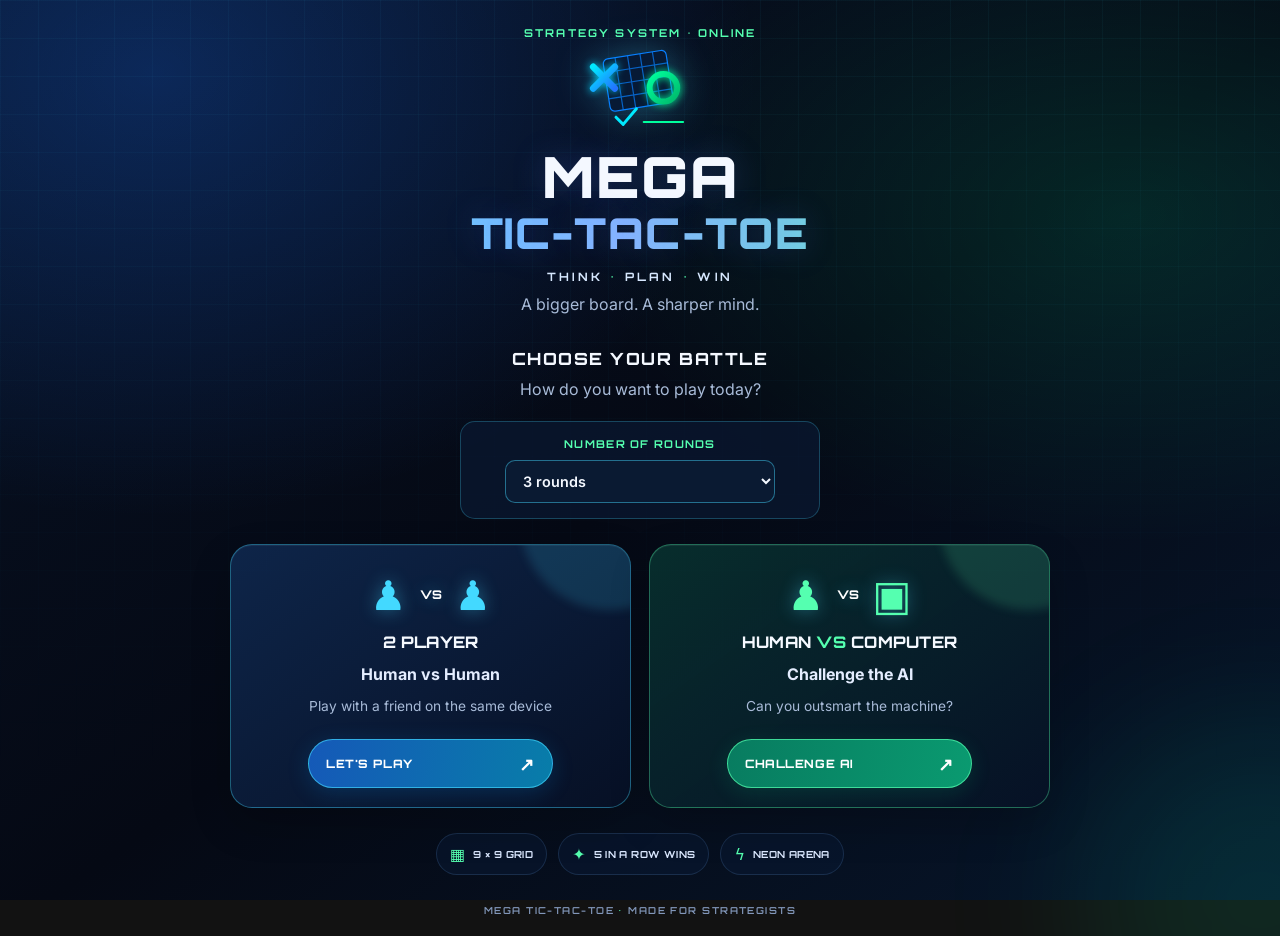
==== commit f6b251de: "Clarify selected match length labels" ====
--- a/index.html
+++ b/index.html
@@ -27,7 +27,7 @@
   <section id="modeScreen" class="mode-screen" aria-labelledby="modeTitle">
     <h2 id="modeTitle">CHOOSE YOUR BATTLE</h2>
     <p class="muted">How do you want to play today?</p>
-    <div class="series-settings"><label for="roundLimit">NUMBER OF ROUNDS</label><select id="roundLimit"><option value="1">1 round</option><option value="3" selected>Best of 3 rounds</option><option value="5">Best of 5 rounds</option><option value="7">Best of 7 rounds</option><option value="9">Best of 9 rounds</option></select></div>
+    <div class="series-settings"><label for="roundLimit">NUMBER OF ROUNDS</label><select id="roundLimit"><option value="1">1 round</option><option value="3" selected>3 rounds</option><option value="5">5 rounds</option><option value="7">7 rounds</option><option value="9">9 rounds</option></select></div>
     <div class="mode-cards">
       <button class="mode-card human-card" id="humanMode">
         <span class="mode-icon" aria-hidden="true">♟ <b>VS</b> ♟</span>
--- a/style.css
+++ b/style.css
@@ -100,6 +100,10 @@
   letter-spacing: .09em;
   margin: 0 0 8px;
 }
+.series-settings { display: grid; justify-items: center; gap: 9px; width: min(100%, 360px); margin: 18px auto 8px; padding: 15px; border: 1px solid rgba(67,217,255,.25); border-radius: 15px; background: rgba(10,25,51,.7); }
+.series-settings label { color: var(--green); font: 700 .67rem Orbitron, sans-serif; letter-spacing: .12em; }
+.series-settings select { width: min(100%, 270px); padding: 11px 13px; border: 1px solid rgba(67,217,255,.45); border-radius: 10px; background: #0a1a32; color: #f4f8ff; font: 600 .9rem Inter, sans-serif; }
+.series-status { text-align: center; color: var(--muted); font-size: .78rem; margin: -3px 0 12px; letter-spacing: .02em; }
 .mode-cards {
   display: grid;
   grid-template-columns: repeat(2, minmax(0, 1fr));
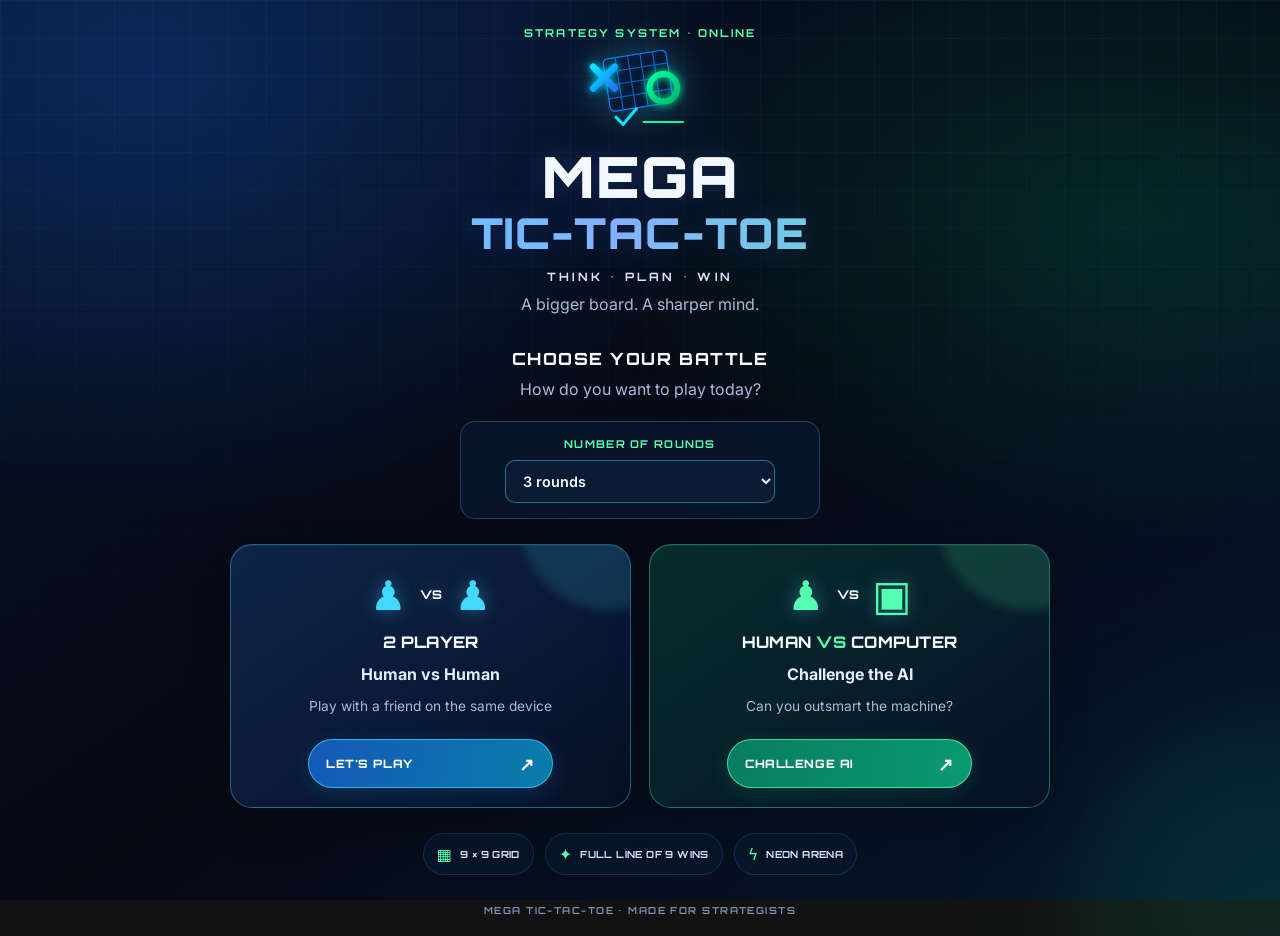
==== commit b4f8ce69: "Fix Mega Tic-Tac-Toe to require a full line of 9" ====
--- a/index.html
+++ b/index.html
@@ -40,7 +40,7 @@
         <small>Can you outsmart the machine?</small><span class="select-label">CHALLENGE AI <span>↗</span></span>
       </button>
     </div>
-    <div class="features"><span>▦ <b>9 × 9 GRID</b></span><span>✦ <b>5 IN A ROW WINS</b></span><span>ϟ <b>NEON ARENA</b></span></div>
+    <div class="features"><span>▦ <b>9 × 9 GRID</b></span><span>✦ <b>FULL LINE OF 9 WINS</b></span><span>ϟ <b>NEON ARENA</b></span></div>
   </section>
 
   <section id="gameScreen" class="game-screen hidden">
@@ -50,13 +50,13 @@
     <div class="score-row"><div class="score x-score"><span>PLAYER X</span><b id="scoreX">0</b></div><div class="score o-score"><span id="oLabel">PLAYER O</span><b id="scoreO">0</b></div></div>
     <div class="board-wrap"><div class="board" id="board" aria-label="9 by 9 game board"></div></div>
     <div class="game-actions"><button id="restart">↻ NEW ROUND</button><button class="ghost" id="backToMenu">CHANGE MODE</button></div>
-    <p class="rule">Connect <strong>5 consecutive marks</strong> in any direction to win.</p>
+    <p class="rule">Fill all <strong>9 cells in a complete row, column, or diagonal</strong> to win.</p>
   </section>
   <footer>MEGA TIC-TAC-TOE <span>•</span> MADE FOR STRATEGISTS</footer>
 </main>
 <script>
 (() => {
- const N=9, TARGET=5, boardEl=document.getElementById('board'), statusEl=document.getElementById('status');
+ const N=9, TARGET=9, boardEl=document.getElementById('board'), statusEl=document.getElementById('status');
  const modeScreen=document.getElementById('modeScreen'), gameScreen=document.getElementById('gameScreen');
  let cells=Array(N*N).fill(''), player='X', active=false, mode='human', scores={X:0,O:0}, thinking=false, roundLimit=3, roundsPlayed=0, roundWins={X:0,O:0}, draws=0, matchOver=false;
  const dirs=[[0,1],[1,0],[1,1],[1,-1]];
@@ -67,7 +67,7 @@
  function newRound(){if(matchOver)return;cells=Array(N*N).fill('');player='X';active=true;thinking=false;boardEl.innerHTML='';for(let i=0;i<N*N;i++){const b=document.createElement('button');b.type='button';b.className='cell';b.setAttribute('aria-label','Empty cell '+(Math.floor(i/N)+1)+','+(i%N+1));b.addEventListener('click',()=>move(i));boardEl.appendChild(b)}paint();updateSeriesStatus();setStatus(mode==='ai'?'Your turn — you are X':'Player X\'s turn')}
  function paint(){[...boardEl.children].forEach((el,i)=>{el.textContent=cells[i];el.className='cell'+(cells[i]?' '+cells[i].toLowerCase():'');el.disabled=!active||!!cells[i]||thinking;el.setAttribute('aria-label',cells[i]?'Row '+(Math.floor(i/N)+1)+', column '+(i%N+1)+': '+cells[i]:'Empty cell '+(Math.floor(i/N)+1)+','+(i%N+1))});document.getElementById('scoreX').textContent=scores.X;document.getElementById('scoreO').textContent=scores.O}
  function winningLine(i,p){const r=Math.floor(i/N),c=i%N;for(const [dr,dc] of dirs){let count=1;for(const sign of [1,-1])for(let k=1;k<TARGET;k++){let rr=r+dr*k*sign,cc=c+dc*k*sign;if(valid(rr,cc)&&cells[at(rr,cc)]===p)count++;else break}if(count>=TARGET){let full=[];if(dr===0){for(let cc=0;cc<N;cc++)full.push(at(r,cc))}else if(dc===0){for(let rr=0;rr<N;rr++)full.push(at(rr,c))}else if(dr===dc){for(let rr=0;rr<N;rr++){let cc=c+(rr-r);if(valid(rr,cc))full.push(at(rr,cc))}}else{for(let rr=0;rr<N;rr++){let cc=c-(rr-r);if(valid(rr,cc))full.push(at(rr,cc))}}return full}}return null}
- function finish(p,line){active=false;scores[p]++;roundWins[p]++;roundsPlayed++;line.forEach(i=>boardEl.children[i].classList.add('win'));paint();if(roundsPlayed>=roundLimit){matchOver=true;const winner=roundWins.X===roundWins.O?null:(roundWins.X>roundWins.O?'X':'O');if(winner===null)setStatus('Match tied! 🤝');else setStatus((mode==='ai'?(winner==='O'?'Computer wins the match!':'You win the match!'):'Player '+winner+' wins the match!')+' 🏆');document.getElementById('seriesStatus').textContent='Match complete • X: '+roundWins.X+' wins • O: '+roundWins.O+' wins • Draws: '+draws;return}updateSeriesStatus();setStatus((mode==='ai'&&p==='O'?'Computer wins this round!':(mode==='ai'?'You win this round!':'Player '+p+' wins this round!'))+' 🎉')}
+ function finish(p,line){active=false;scores[p]++;roundWins[p]++;roundsPlayed++;paint();line.forEach(i=>boardEl.children[i].classList.add('win'));if(roundsPlayed>=roundLimit){matchOver=true;const winner=roundWins.X===roundWins.O?null:(roundWins.X>roundWins.O?'X':'O');if(winner===null)setStatus('Match tied! 🤝');else setStatus((mode==='ai'?(winner==='O'?'Computer wins the match!':'You win the match!'):'Player '+winner+' wins the match!')+' 🏆');document.getElementById('seriesStatus').textContent='Match complete • X: '+roundWins.X+' wins • O: '+roundWins.O+' wins • Draws: '+draws;return}updateSeriesStatus();setStatus((mode==='ai'&&p==='O'?'Computer wins this round!':(mode==='ai'?'You win this round!':'Player '+p+' wins this round!'))+' 🎉')}
  function updateSeriesStatus(){document.getElementById('seriesStatus').textContent='Round '+Math.min(roundsPlayed+1,roundLimit)+' of '+roundLimit+' • X wins: '+roundWins.X+' • O wins: '+roundWins.O+' • Draws: '+draws}
  function move(i){if(!active||thinking||cells[i])return;
    if(mode==='ai'){
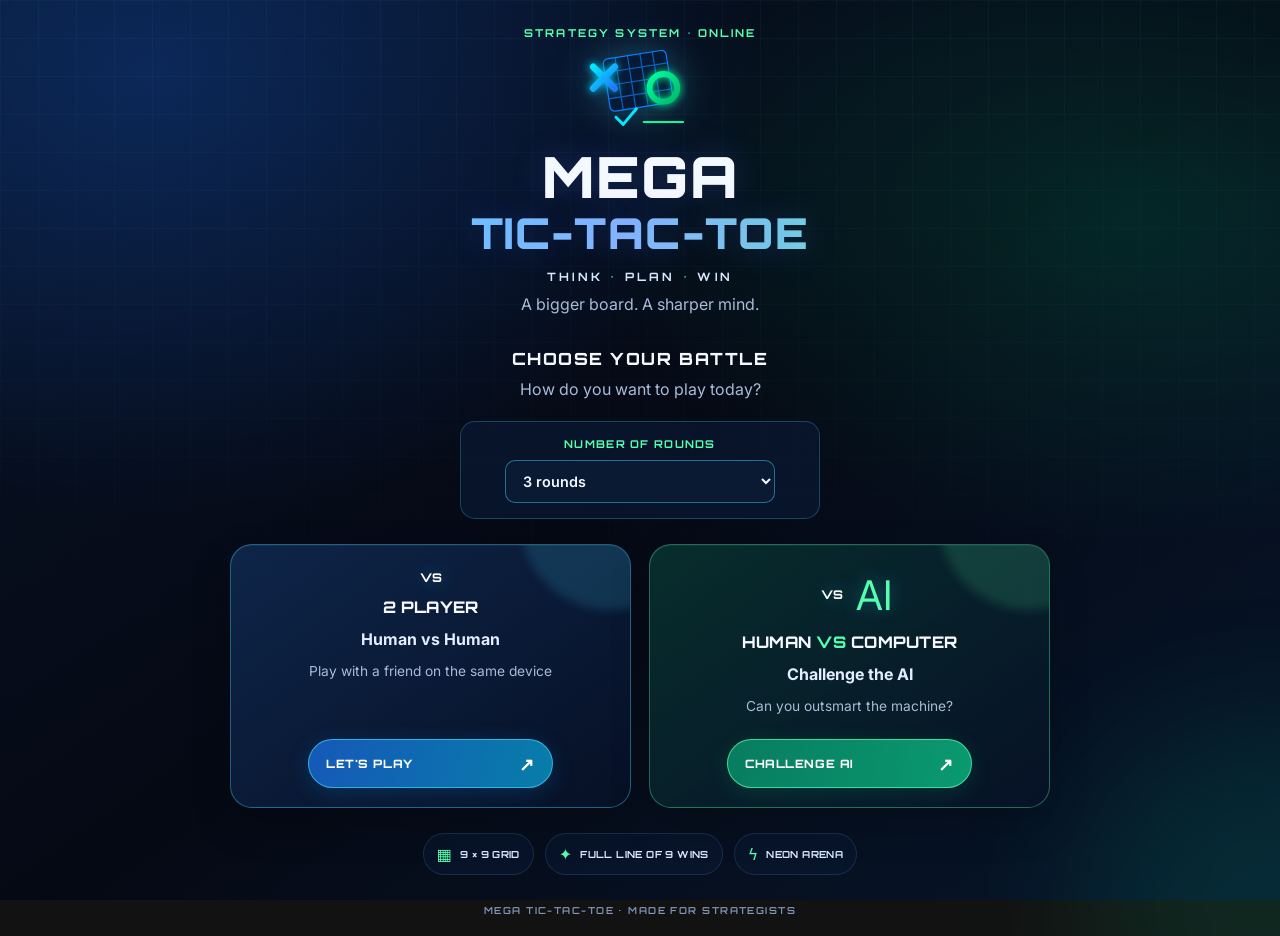
==== commit d1aaca47: "Add aquarium scene and fish controls" ====
--- a/index.html
+++ b/index.html
@@ -6,6 +6,16 @@
 <link rel="stylesheet" href="/style.css">
 </head>
 <body>
+<div class="aquarium-scene" aria-hidden="true">
+  <div class="water-surface"></div>
+  <div class="caustics"></div>
+  <div class="bubble bubble-a"></div><div class="bubble bubble-b"></div><div class="bubble bubble-c"></div>
+  <div class="bubble bubble-d"></div><div class="bubble bubble-e"></div><div class="bubble bubble-f"></div>
+  <div class="aquarium-fish fish-a"><span></span></div>
+  <div class="aquarium-fish fish-b"><span></span></div>
+  <div class="aquarium-fish fish-c"><span></span></div>
+  <div class="plant plant-a"></div><div class="plant plant-b"></div><div class="plant plant-c"></div>
+</div>
 <main class="app">
   <header class="hero">
     <div class="eyebrow">STRATEGY SYSTEM • ONLINE</div>
@@ -30,12 +40,12 @@
     <div class="series-settings"><label for="roundLimit">NUMBER OF ROUNDS</label><select id="roundLimit"><option value="1">1 round</option><option value="3" selected>3 rounds</option><option value="5">5 rounds</option><option value="7">7 rounds</option><option value="9">9 rounds</option></select></div>
     <div class="mode-cards">
       <button class="mode-card human-card" id="humanMode">
-        <span class="mode-icon" aria-hidden="true">♟ <b>VS</b> ♟</span>
+        <span class="mode-icon" aria-hidden="true"><span class="ui-fish"></span><b>VS</b><span class="ui-fish flip"></span></span>
         <strong>2 PLAYER</strong><span class="mode-description">Human vs Human</span>
         <small>Play with a friend on the same device</small><span class="select-label">LET'S PLAY <span>↗</span></span>
       </button>
       <button class="mode-card ai-card" id="aiMode">
-        <span class="mode-icon" aria-hidden="true">♟ <b>VS</b> <span class="robot">▣</span></span>
+        <span class="mode-icon" aria-hidden="true"><span class="ui-fish"></span><b>VS</b><span class="ai-bubble">AI</span></span>
         <strong>HUMAN <em>VS</em> COMPUTER</strong><span class="mode-description">Challenge the AI</span>
         <small>Can you outsmart the machine?</small><span class="select-label">CHALLENGE AI <span>↗</span></span>
       </button>
@@ -44,12 +54,12 @@
   </section>
 
   <section id="gameScreen" class="game-screen hidden">
-    <div class="game-top"><div><span class="eyebrow">CURRENT MATCH</span><h2 id="gameModeTitle">2 PLAYER BATTLE</h2></div><button class="ghost" id="changeMode">← MODES</button></div>
+    <div class="game-top"><div><span class="eyebrow">CURRENT MATCH</span><h2 id="gameModeTitle">2 PLAYER BATTLE</h2></div><button class="ghost fish-button" id="changeMode">← MODES</button></div>
     <div id="status" class="status" role="status" aria-live="polite">Player X's turn</div>
     <div id="seriesStatus" class="series-status" aria-live="polite">Round 1 of 3</div>
     <div class="score-row"><div class="score x-score"><span>PLAYER X</span><b id="scoreX">0</b></div><div class="score o-score"><span id="oLabel">PLAYER O</span><b id="scoreO">0</b></div></div>
     <div class="board-wrap"><div class="board" id="board" aria-label="9 by 9 game board"></div></div>
-    <div class="game-actions"><button id="restart">↻ NEW ROUND</button><button class="ghost" id="backToMenu">CHANGE MODE</button></div>
+    <div class="game-actions"><button class="fish-button" id="restart">↻ NEW ROUND</button><button class="ghost fish-button" id="backToMenu">CHANGE MODE</button></div>
     <p class="rule">Fill all <strong>9 cells in a complete row, column, or diagonal</strong> to win.</p>
   </section>
   <footer>MEGA TIC-TAC-TOE <span>•</span> MADE FOR STRATEGISTS</footer>
